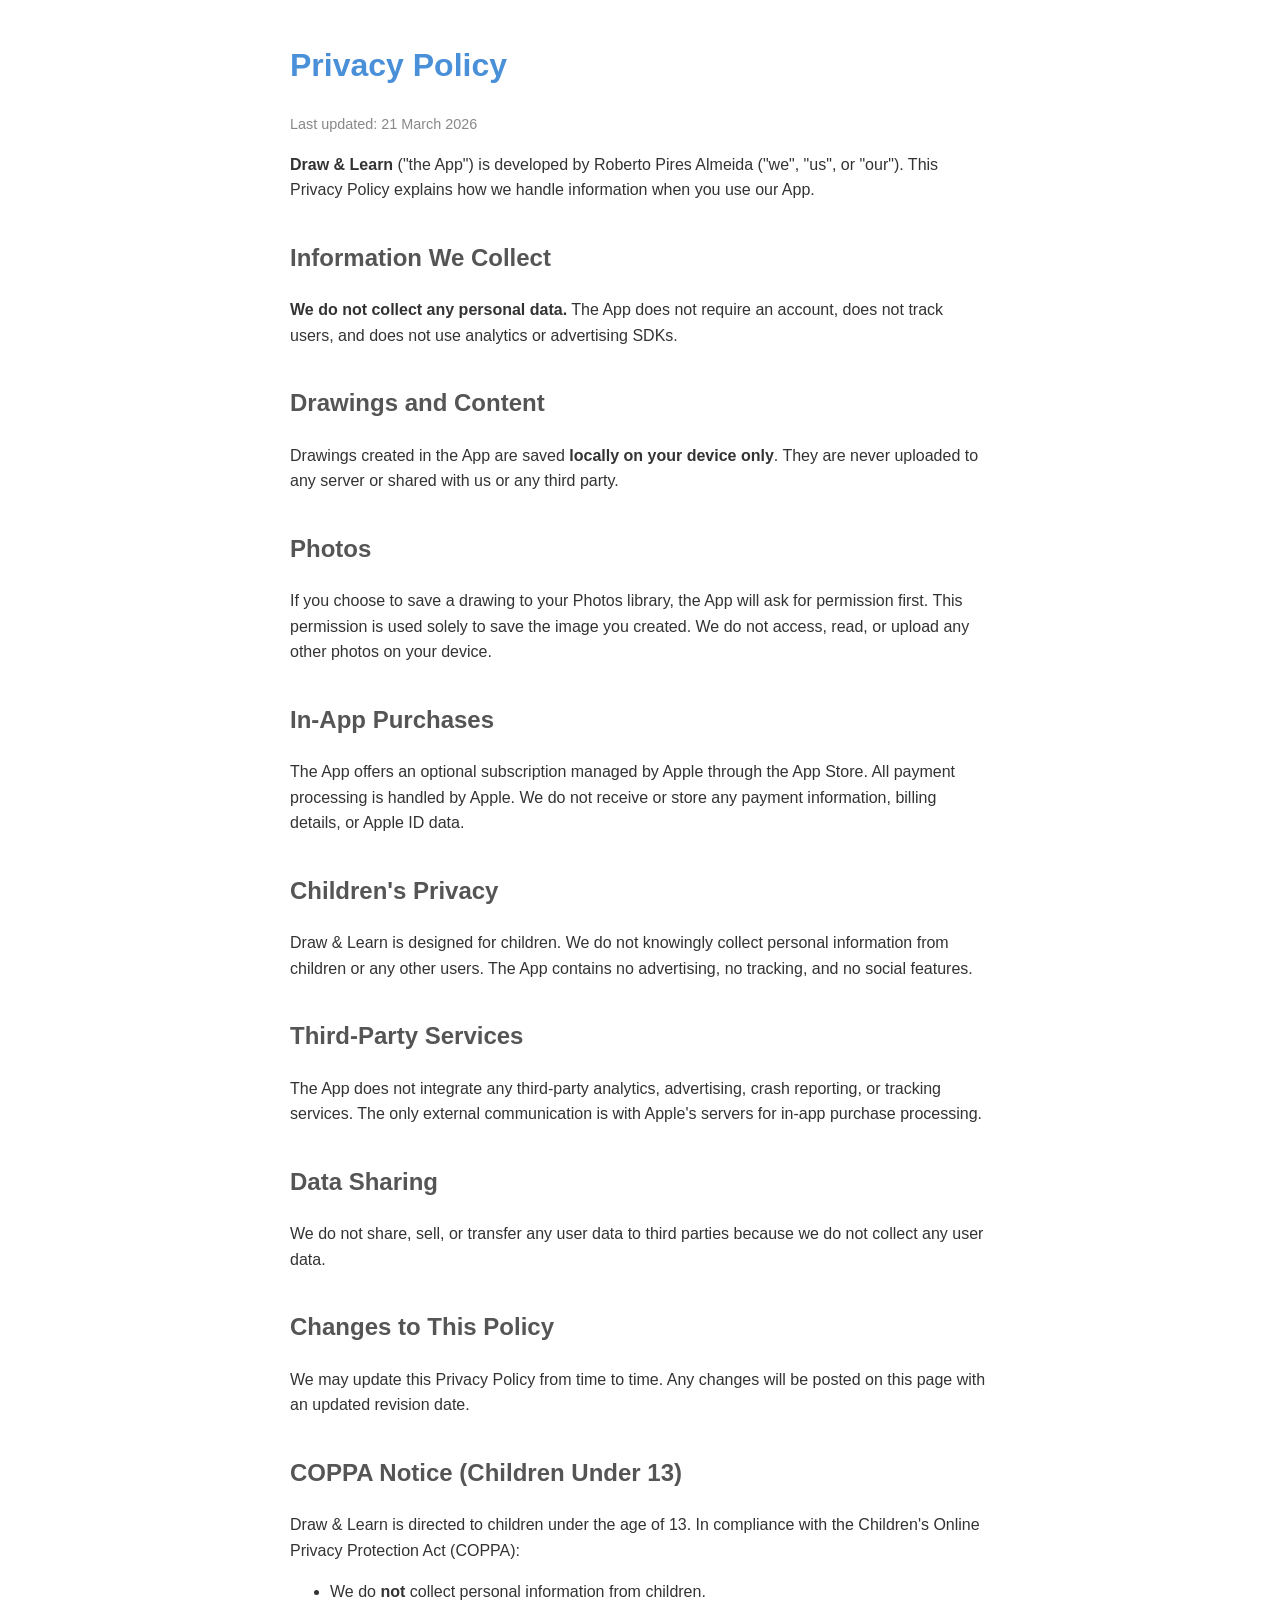
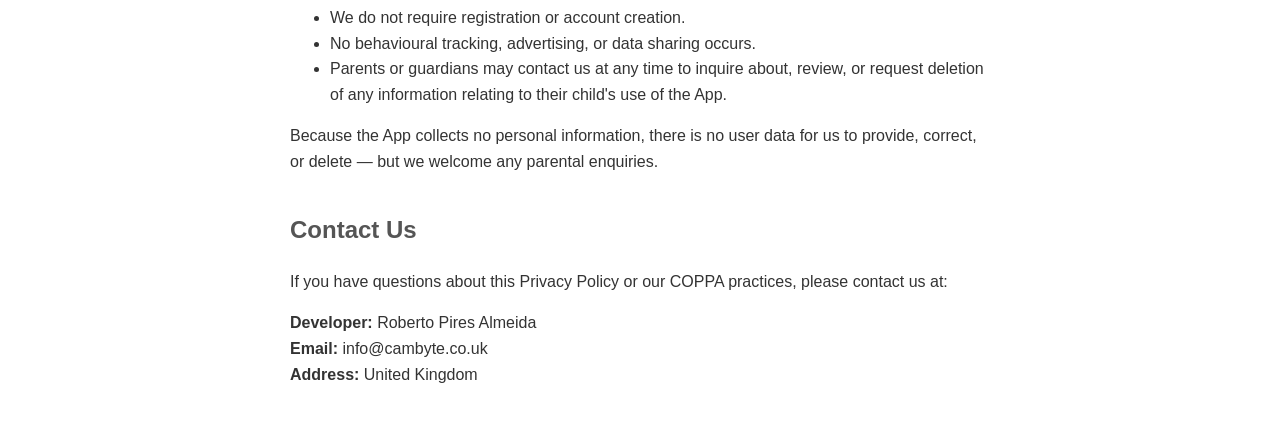
==== privacy.html @ 83930cc2 "Update developer name to Roberto Pires Almeida, remove company references" ====
<!DOCTYPE html>
<html lang="en">
<head>
    <meta charset="UTF-8">
    <meta name="viewport" content="width=device-width, initial-scale=1.0">
    <title>Privacy Policy — Draw &amp; Learn</title>
    <style>
        body { font-family: -apple-system, BlinkMacSystemFont, "Segoe UI", Roboto, sans-serif; max-width: 700px; margin: 40px auto; padding: 0 20px; color: #333; line-height: 1.6; }
        h1 { color: #4A90D9; }
        h2 { color: #555; margin-top: 1.5em; }
        .updated { color: #888; font-size: 0.9em; }
    </style>
</head>
<body>
    <h1>Privacy Policy</h1>
    <p class="updated">Last updated: 21 March 2026</p>

    <p><strong>Draw &amp; Learn</strong> ("the App") is developed by Roberto Pires Almeida ("we", "us", or "our"). This Privacy Policy explains how we handle information when you use our App.</p>

    <h2>Information We Collect</h2>
    <p><strong>We do not collect any personal data.</strong> The App does not require an account, does not track users, and does not use analytics or advertising SDKs.</p>

    <h2>Drawings and Content</h2>
    <p>Drawings created in the App are saved <strong>locally on your device only</strong>. They are never uploaded to any server or shared with us or any third party.</p>

    <h2>Photos</h2>
    <p>If you choose to save a drawing to your Photos library, the App will ask for permission first. This permission is used solely to save the image you created. We do not access, read, or upload any other photos on your device.</p>

    <h2>In-App Purchases</h2>
    <p>The App offers an optional subscription managed by Apple through the App Store. All payment processing is handled by Apple. We do not receive or store any payment information, billing details, or Apple ID data.</p>

    <h2>Children's Privacy</h2>
    <p>Draw &amp; Learn is designed for children. We do not knowingly collect personal information from children or any other users. The App contains no advertising, no tracking, and no social features.</p>

    <h2>Third-Party Services</h2>
    <p>The App does not integrate any third-party analytics, advertising, crash reporting, or tracking services. The only external communication is with Apple's servers for in-app purchase processing.</p>

    <h2>Data Sharing</h2>
    <p>We do not share, sell, or transfer any user data to third parties because we do not collect any user data.</p>

    <h2>Changes to This Policy</h2>
    <p>We may update this Privacy Policy from time to time. Any changes will be posted on this page with an updated revision date.</p>

    <h2>COPPA Notice (Children Under 13)</h2>
    <p>Draw &amp; Learn is directed to children under the age of 13. In compliance with the Children's Online Privacy Protection Act (COPPA):</p>
    <ul>
        <li>We do <strong>not</strong> collect personal information from children.</li>
        <li>We do not require registration or account creation.</li>
        <li>No behavioural tracking, advertising, or data sharing occurs.</li>
        <li>Parents or guardians may contact us at any time to inquire about, review, or request deletion of any information relating to their child's use of the App.</li>
    </ul>
    <p>Because the App collects no personal information, there is no user data for us to provide, correct, or delete — but we welcome any parental enquiries.</p>

    <h2>Contact Us</h2>
    <p>If you have questions about this Privacy Policy or our COPPA practices, please contact us at:</p>
    <p>
        <strong>Developer:</strong> Roberto Pires Almeida<br>
        <strong>Email:</strong> info@cambyte.co.uk<br>
        <strong>Address:</strong> United Kingdom
    </p>
</body>
</html>
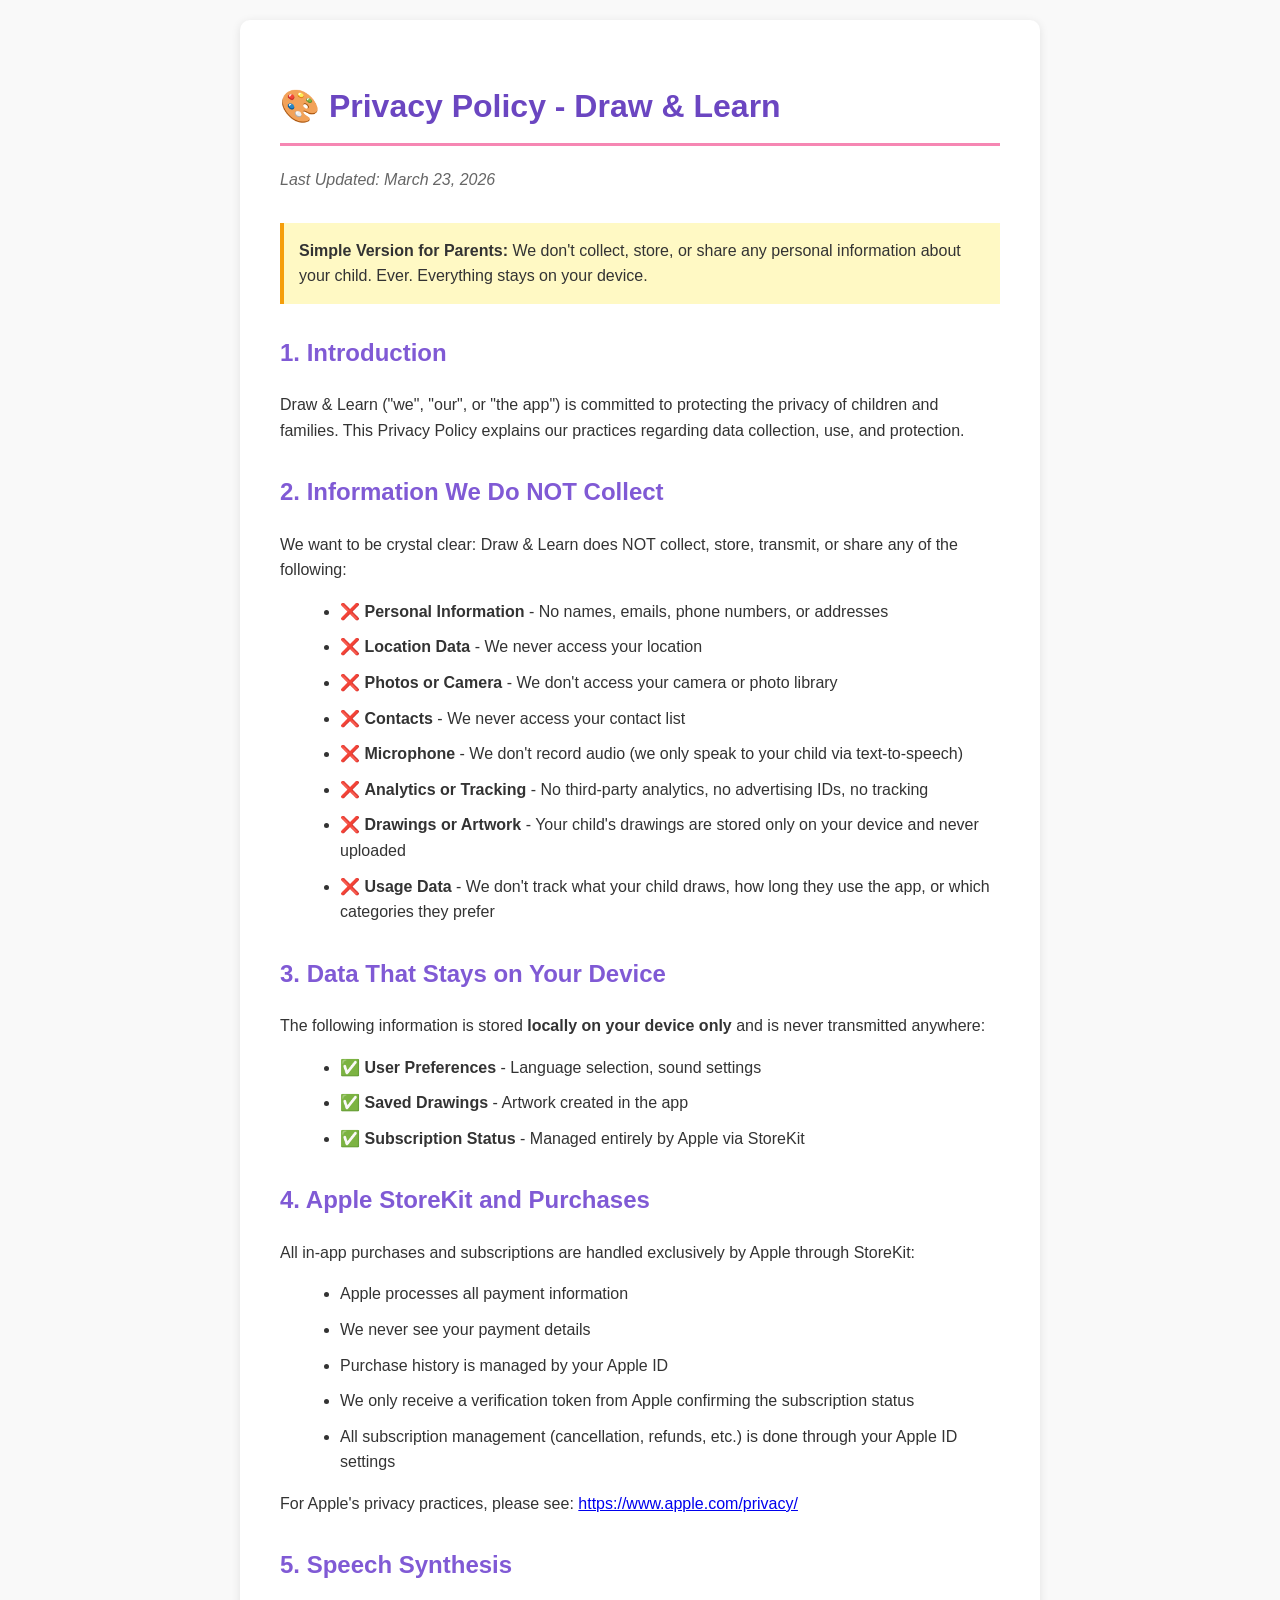
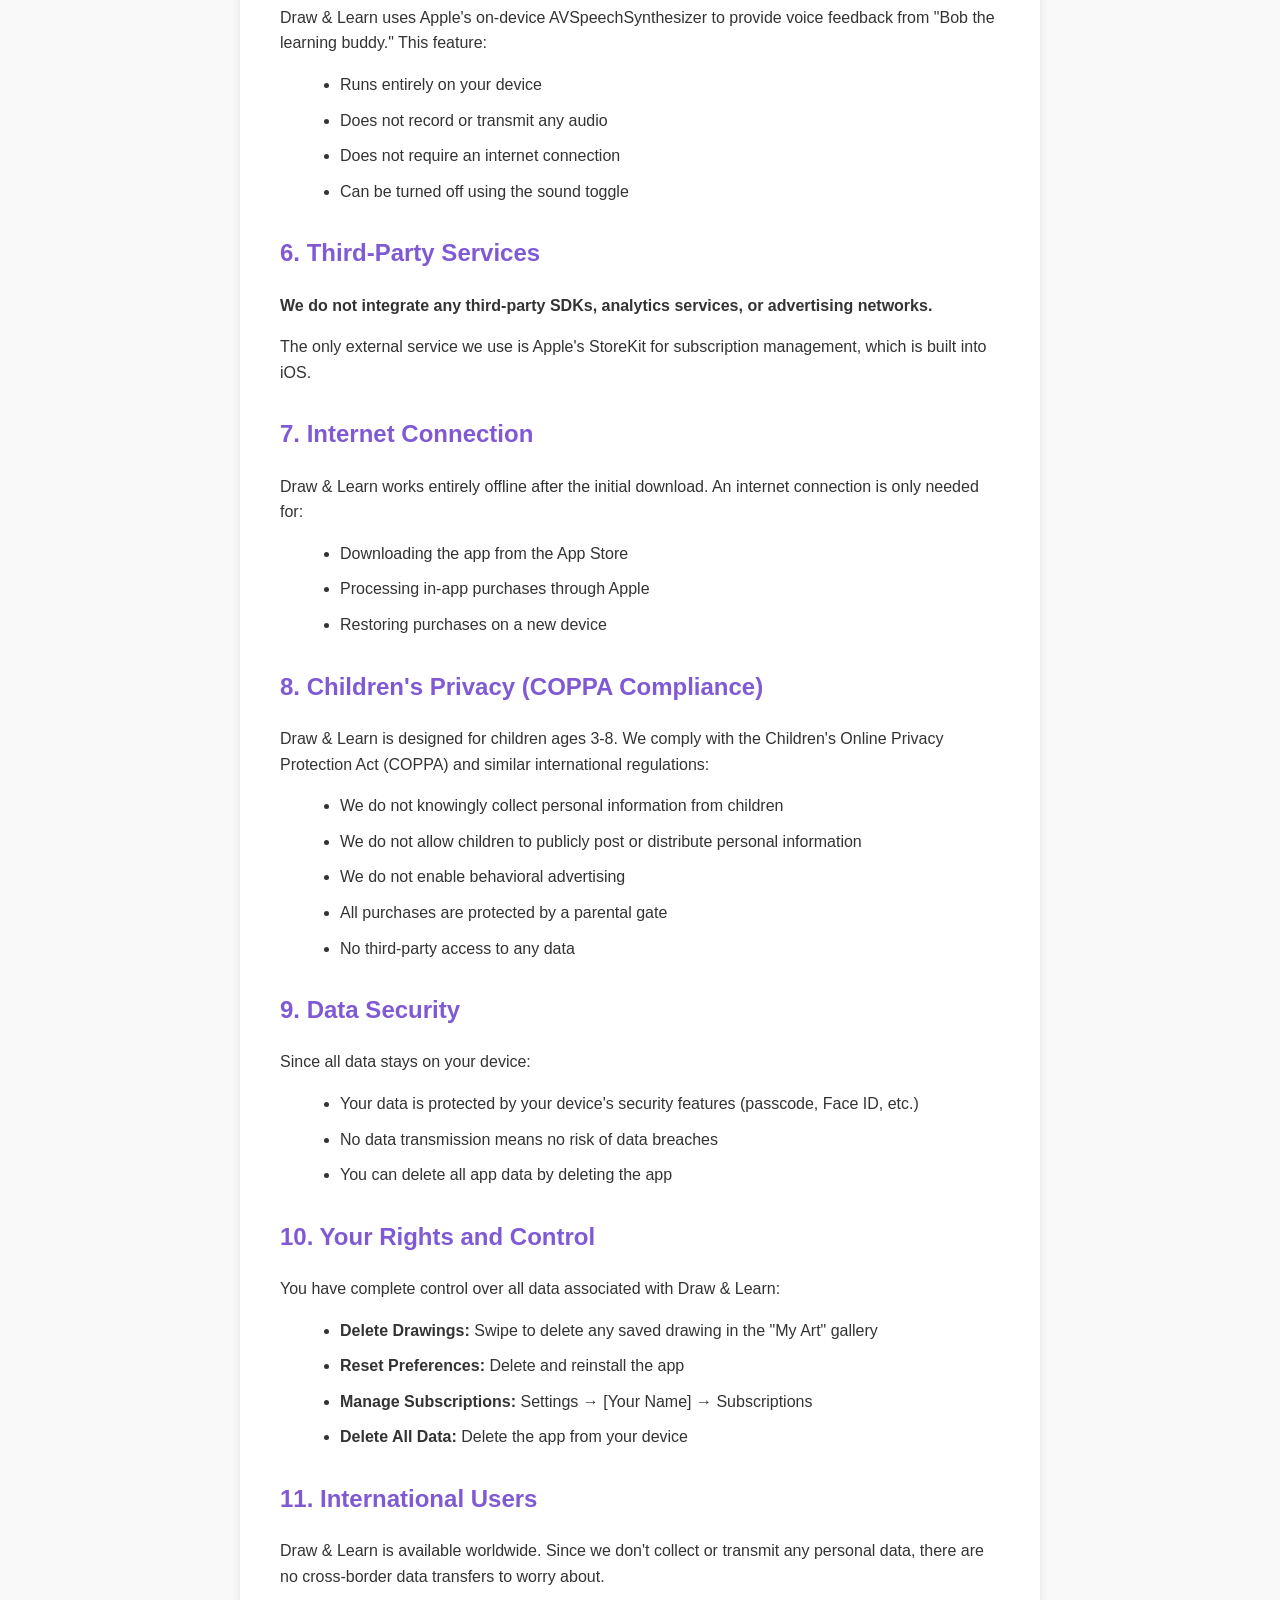
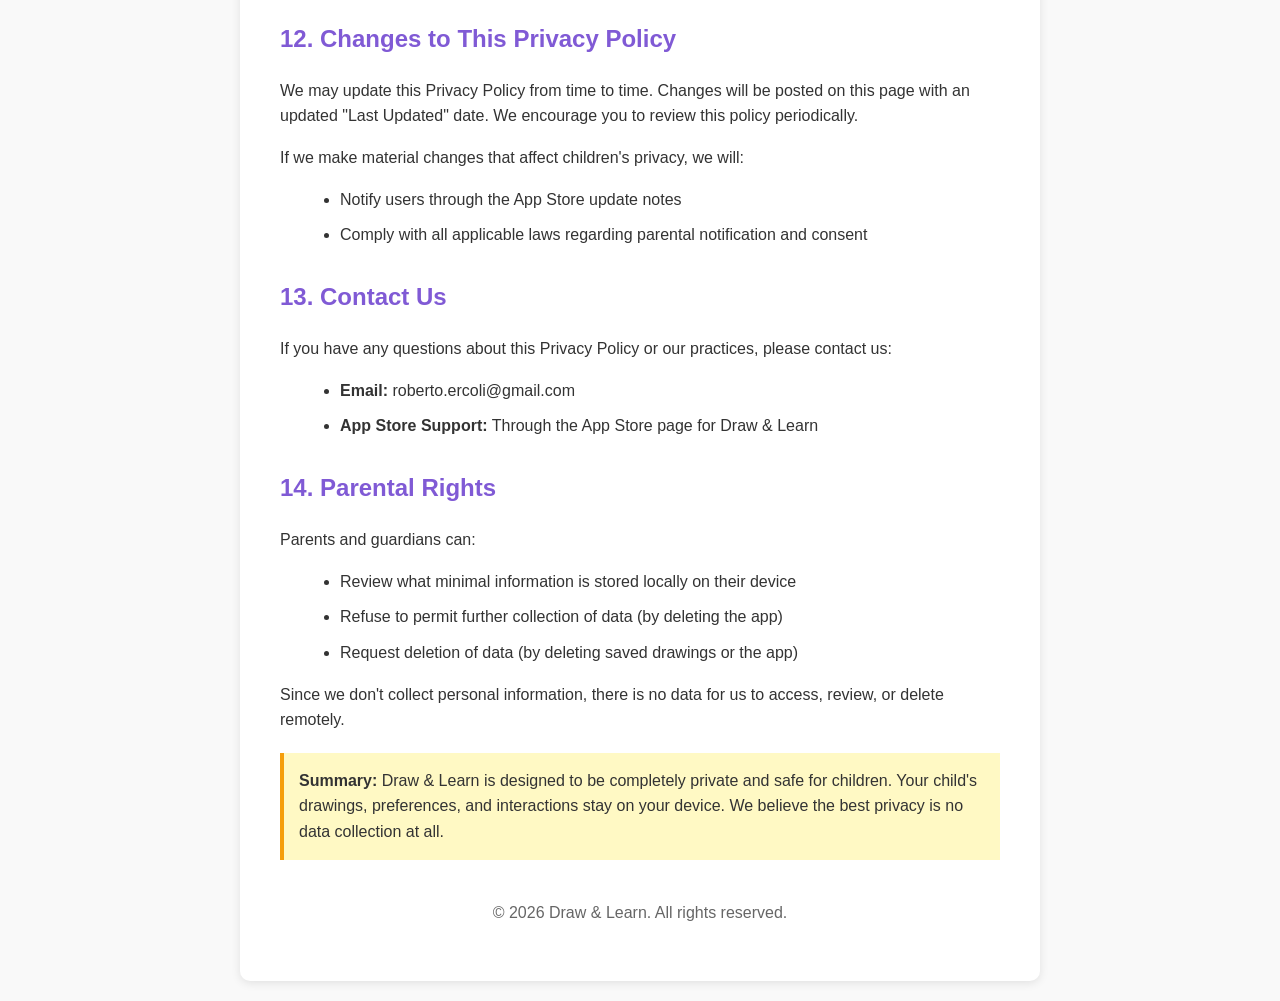
==== commit 5b07f0fd: "Update privacy.html with comprehensive styled version (14 sections, COPPA compliant)" ====
--- a/privacy.html
+++ b/privacy.html
@@ -3,60 +3,177 @@
 <head>
     <meta charset="UTF-8">
     <meta name="viewport" content="width=device-width, initial-scale=1.0">
-    <title>Privacy Policy — Draw &amp; Learn</title>
+    <title>Privacy Policy - Draw &amp; Learn</title>
     <style>
-        body { font-family: -apple-system, BlinkMacSystemFont, "Segoe UI", Roboto, sans-serif; max-width: 700px; margin: 40px auto; padding: 0 20px; color: #333; line-height: 1.6; }
-        h1 { color: #4A90D9; }
-        h2 { color: #555; margin-top: 1.5em; }
-        .updated { color: #888; font-size: 0.9em; }
+        body {
+            font-family: -apple-system, BlinkMacSystemFont, 'Segoe UI', Roboto, Oxygen, Ubuntu, Cantarell, sans-serif;
+            line-height: 1.6;
+            color: #333;
+            max-width: 800px;
+            margin: 0 auto;
+            padding: 20px;
+            background: #f9f9f9;
+        }
+        .container {
+            background: white;
+            padding: 40px;
+            border-radius: 10px;
+            box-shadow: 0 2px 10px rgba(0,0,0,0.1);
+        }
+        h1 {
+            color: #6B46C1;
+            border-bottom: 3px solid #F687B3;
+            padding-bottom: 10px;
+        }
+        h2 {
+            color: #805AD5;
+            margin-top: 30px;
+        }
+        .last-updated {
+            color: #666;
+            font-style: italic;
+            margin-bottom: 30px;
+        }
+        .highlight {
+            background-color: #FFF9C4;
+            padding: 15px;
+            border-left: 4px solid #F59E0B;
+            margin: 20px 0;
+        }
+        ul {
+            margin-left: 20px;
+        }
+        li {
+            margin-bottom: 10px;
+        }
     </style>
 </head>
 <body>
-    <h1>Privacy Policy</h1>
-    <p class="updated">Last updated: 21 March 2026</p>
+    <div class="container">
+        <h1>🎨 Privacy Policy - Draw &amp; Learn</h1>
+        <p class="last-updated">Last Updated: March 23, 2026</p>
 
-    <p><strong>Draw &amp; Learn</strong> ("the App") is developed by Roberto Pires Almeida ("we", "us", or "our"). This Privacy Policy explains how we handle information when you use our App.</p>
+        <div class="highlight">
+            <strong>Simple Version for Parents:</strong> We don't collect, store, or share any personal information about your child. Ever. Everything stays on your device.
+        </div>
 
-    <h2>Information We Collect</h2>
-    <p><strong>We do not collect any personal data.</strong> The App does not require an account, does not track users, and does not use analytics or advertising SDKs.</p>
+        <h2>1. Introduction</h2>
+        <p>Draw &amp; Learn ("we", "our", or "the app") is committed to protecting the privacy of children and families. This Privacy Policy explains our practices regarding data collection, use, and protection.</p>
 
-    <h2>Drawings and Content</h2>
-    <p>Drawings created in the App are saved <strong>locally on your device only</strong>. They are never uploaded to any server or shared with us or any third party.</p>
+        <h2>2. Information We Do NOT Collect</h2>
+        <p>We want to be crystal clear: Draw &amp; Learn does NOT collect, store, transmit, or share any of the following:</p>
+        <ul>
+            <li>❌ <strong>Personal Information</strong> - No names, emails, phone numbers, or addresses</li>
+            <li>❌ <strong>Location Data</strong> - We never access your location</li>
+            <li>❌ <strong>Photos or Camera</strong> - We don't access your camera or photo library</li>
+            <li>❌ <strong>Contacts</strong> - We never access your contact list</li>
+            <li>❌ <strong>Microphone</strong> - We don't record audio (we only speak to your child via text-to-speech)</li>
+            <li>❌ <strong>Analytics or Tracking</strong> - No third-party analytics, no advertising IDs, no tracking</li>
+            <li>❌ <strong>Drawings or Artwork</strong> - Your child's drawings are stored only on your device and never uploaded</li>
+            <li>❌ <strong>Usage Data</strong> - We don't track what your child draws, how long they use the app, or which categories they prefer</li>
+        </ul>
 
-    <h2>Photos</h2>
-    <p>If you choose to save a drawing to your Photos library, the App will ask for permission first. This permission is used solely to save the image you created. We do not access, read, or upload any other photos on your device.</p>
+        <h2>3. Data That Stays on Your Device</h2>
+        <p>The following information is stored <strong>locally on your device only</strong> and is never transmitted anywhere:</p>
+        <ul>
+            <li>✅ <strong>User Preferences</strong> - Language selection, sound settings</li>
+            <li>✅ <strong>Saved Drawings</strong> - Artwork created in the app</li>
+            <li>✅ <strong>Subscription Status</strong> - Managed entirely by Apple via StoreKit</li>
+        </ul>
 
-    <h2>In-App Purchases</h2>
-    <p>The App offers an optional subscription managed by Apple through the App Store. All payment processing is handled by Apple. We do not receive or store any payment information, billing details, or Apple ID data.</p>
+        <h2>4. Apple StoreKit and Purchases</h2>
+        <p>All in-app purchases and subscriptions are handled exclusively by Apple through StoreKit:</p>
+        <ul>
+            <li>Apple processes all payment information</li>
+            <li>We never see your payment details</li>
+            <li>Purchase history is managed by your Apple ID</li>
+            <li>We only receive a verification token from Apple confirming the subscription status</li>
+            <li>All subscription management (cancellation, refunds, etc.) is done through your Apple ID settings</li>
+        </ul>
+        <p>For Apple's privacy practices, please see: <a href="https://www.apple.com/privacy/">https://www.apple.com/privacy/</a></p>
 
-    <h2>Children's Privacy</h2>
-    <p>Draw &amp; Learn is designed for children. We do not knowingly collect personal information from children or any other users. The App contains no advertising, no tracking, and no social features.</p>
+        <h2>5. Speech Synthesis</h2>
+        <p>Draw &amp; Learn uses Apple's on-device AVSpeechSynthesizer to provide voice feedback from "Bob the learning buddy." This feature:</p>
+        <ul>
+            <li>Runs entirely on your device</li>
+            <li>Does not record or transmit any audio</li>
+            <li>Does not require an internet connection</li>
+            <li>Can be turned off using the sound toggle</li>
+        </ul>
 
-    <h2>Third-Party Services</h2>
-    <p>The App does not integrate any third-party analytics, advertising, crash reporting, or tracking services. The only external communication is with Apple's servers for in-app purchase processing.</p>
+        <h2>6. Third-Party Services</h2>
+        <p><strong>We do not integrate any third-party SDKs, analytics services, or advertising networks.</strong></p>
+        <p>The only external service we use is Apple's StoreKit for subscription management, which is built into iOS.</p>
 
-    <h2>Data Sharing</h2>
-    <p>We do not share, sell, or transfer any user data to third parties because we do not collect any user data.</p>
+        <h2>7. Internet Connection</h2>
+        <p>Draw &amp; Learn works entirely offline after the initial download. An internet connection is only needed for:</p>
+        <ul>
+            <li>Downloading the app from the App Store</li>
+            <li>Processing in-app purchases through Apple</li>
+            <li>Restoring purchases on a new device</li>
+        </ul>
 
-    <h2>Changes to This Policy</h2>
-    <p>We may update this Privacy Policy from time to time. Any changes will be posted on this page with an updated revision date.</p>
+        <h2>8. Children's Privacy (COPPA Compliance)</h2>
+        <p>Draw &amp; Learn is designed for children ages 3-8. We comply with the Children's Online Privacy Protection Act (COPPA) and similar international regulations:</p>
+        <ul>
+            <li>We do not knowingly collect personal information from children</li>
+            <li>We do not allow children to publicly post or distribute personal information</li>
+            <li>We do not enable behavioral advertising</li>
+            <li>All purchases are protected by a parental gate</li>
+            <li>No third-party access to any data</li>
+        </ul>
 
-    <h2>COPPA Notice (Children Under 13)</h2>
-    <p>Draw &amp; Learn is directed to children under the age of 13. In compliance with the Children's Online Privacy Protection Act (COPPA):</p>
-    <ul>
-        <li>We do <strong>not</strong> collect personal information from children.</li>
-        <li>We do not require registration or account creation.</li>
-        <li>No behavioural tracking, advertising, or data sharing occurs.</li>
-        <li>Parents or guardians may contact us at any time to inquire about, review, or request deletion of any information relating to their child's use of the App.</li>
-    </ul>
-    <p>Because the App collects no personal information, there is no user data for us to provide, correct, or delete — but we welcome any parental enquiries.</p>
+        <h2>9. Data Security</h2>
+        <p>Since all data stays on your device:</p>
+        <ul>
+            <li>Your data is protected by your device's security features (passcode, Face ID, etc.)</li>
+            <li>No data transmission means no risk of data breaches</li>
+            <li>You can delete all app data by deleting the app</li>
+        </ul>
 
-    <h2>Contact Us</h2>
-    <p>If you have questions about this Privacy Policy or our COPPA practices, please contact us at:</p>
-    <p>
-        <strong>Developer:</strong> Roberto Pires Almeida<br>
-        <strong>Email:</strong> info@cambyte.co.uk<br>
-        <strong>Address:</strong> United Kingdom
-    </p>
+        <h2>10. Your Rights and Control</h2>
+        <p>You have complete control over all data associated with Draw &amp; Learn:</p>
+        <ul>
+            <li><strong>Delete Drawings:</strong> Swipe to delete any saved drawing in the "My Art" gallery</li>
+            <li><strong>Reset Preferences:</strong> Delete and reinstall the app</li>
+            <li><strong>Manage Subscriptions:</strong> Settings → [Your Name] → Subscriptions</li>
+            <li><strong>Delete All Data:</strong> Delete the app from your device</li>
+        </ul>
+
+        <h2>11. International Users</h2>
+        <p>Draw &amp; Learn is available worldwide. Since we don't collect or transmit any personal data, there are no cross-border data transfers to worry about.</p>
+
+        <h2>12. Changes to This Privacy Policy</h2>
+        <p>We may update this Privacy Policy from time to time. Changes will be posted on this page with an updated "Last Updated" date. We encourage you to review this policy periodically.</p>
+        <p>If we make material changes that affect children's privacy, we will:</p>
+        <ul>
+            <li>Notify users through the App Store update notes</li>
+            <li>Comply with all applicable laws regarding parental notification and consent</li>
+        </ul>
+
+        <h2>13. Contact Us</h2>
+        <p>If you have any questions about this Privacy Policy or our practices, please contact us:</p>
+        <ul>
+            <li><strong>Email:</strong> roberto.ercoli@gmail.com</li>
+            <li><strong>App Store Support:</strong> Through the App Store page for Draw &amp; Learn</li>
+        </ul>
+
+        <h2>14. Parental Rights</h2>
+        <p>Parents and guardians can:</p>
+        <ul>
+            <li>Review what minimal information is stored locally on their device</li>
+            <li>Refuse to permit further collection of data (by deleting the app)</li>
+            <li>Request deletion of data (by deleting saved drawings or the app)</li>
+        </ul>
+        <p>Since we don't collect personal information, there is no data for us to access, review, or delete remotely.</p>
+
+        <div class="highlight">
+            <strong>Summary:</strong> Draw &amp; Learn is designed to be completely private and safe for children. Your child's drawings, preferences, and interactions stay on your device. We believe the best privacy is no data collection at all.
+        </div>
+
+        <p style="margin-top: 40px; text-align: center; color: #666;">
+            © 2026 Draw &amp; Learn. All rights reserved.
+        </p>
+    </div>
 </body>
 </html>
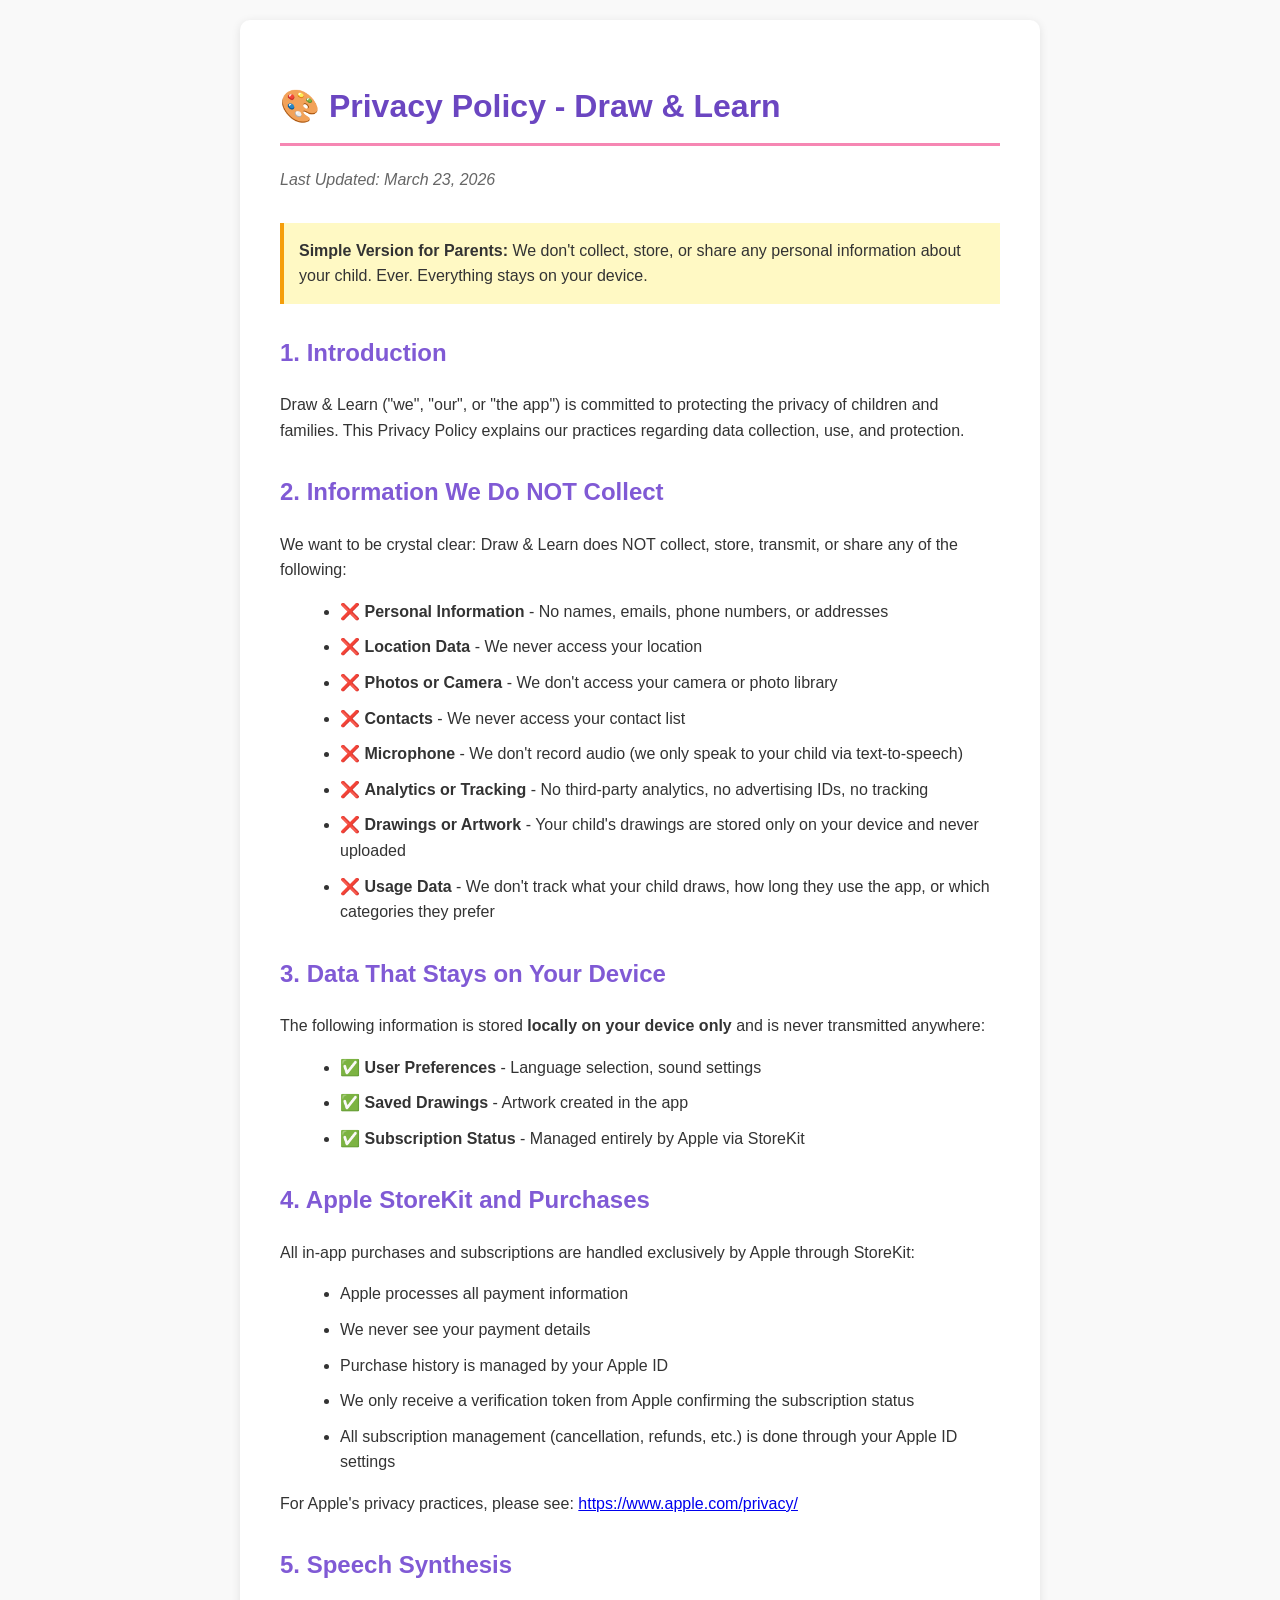
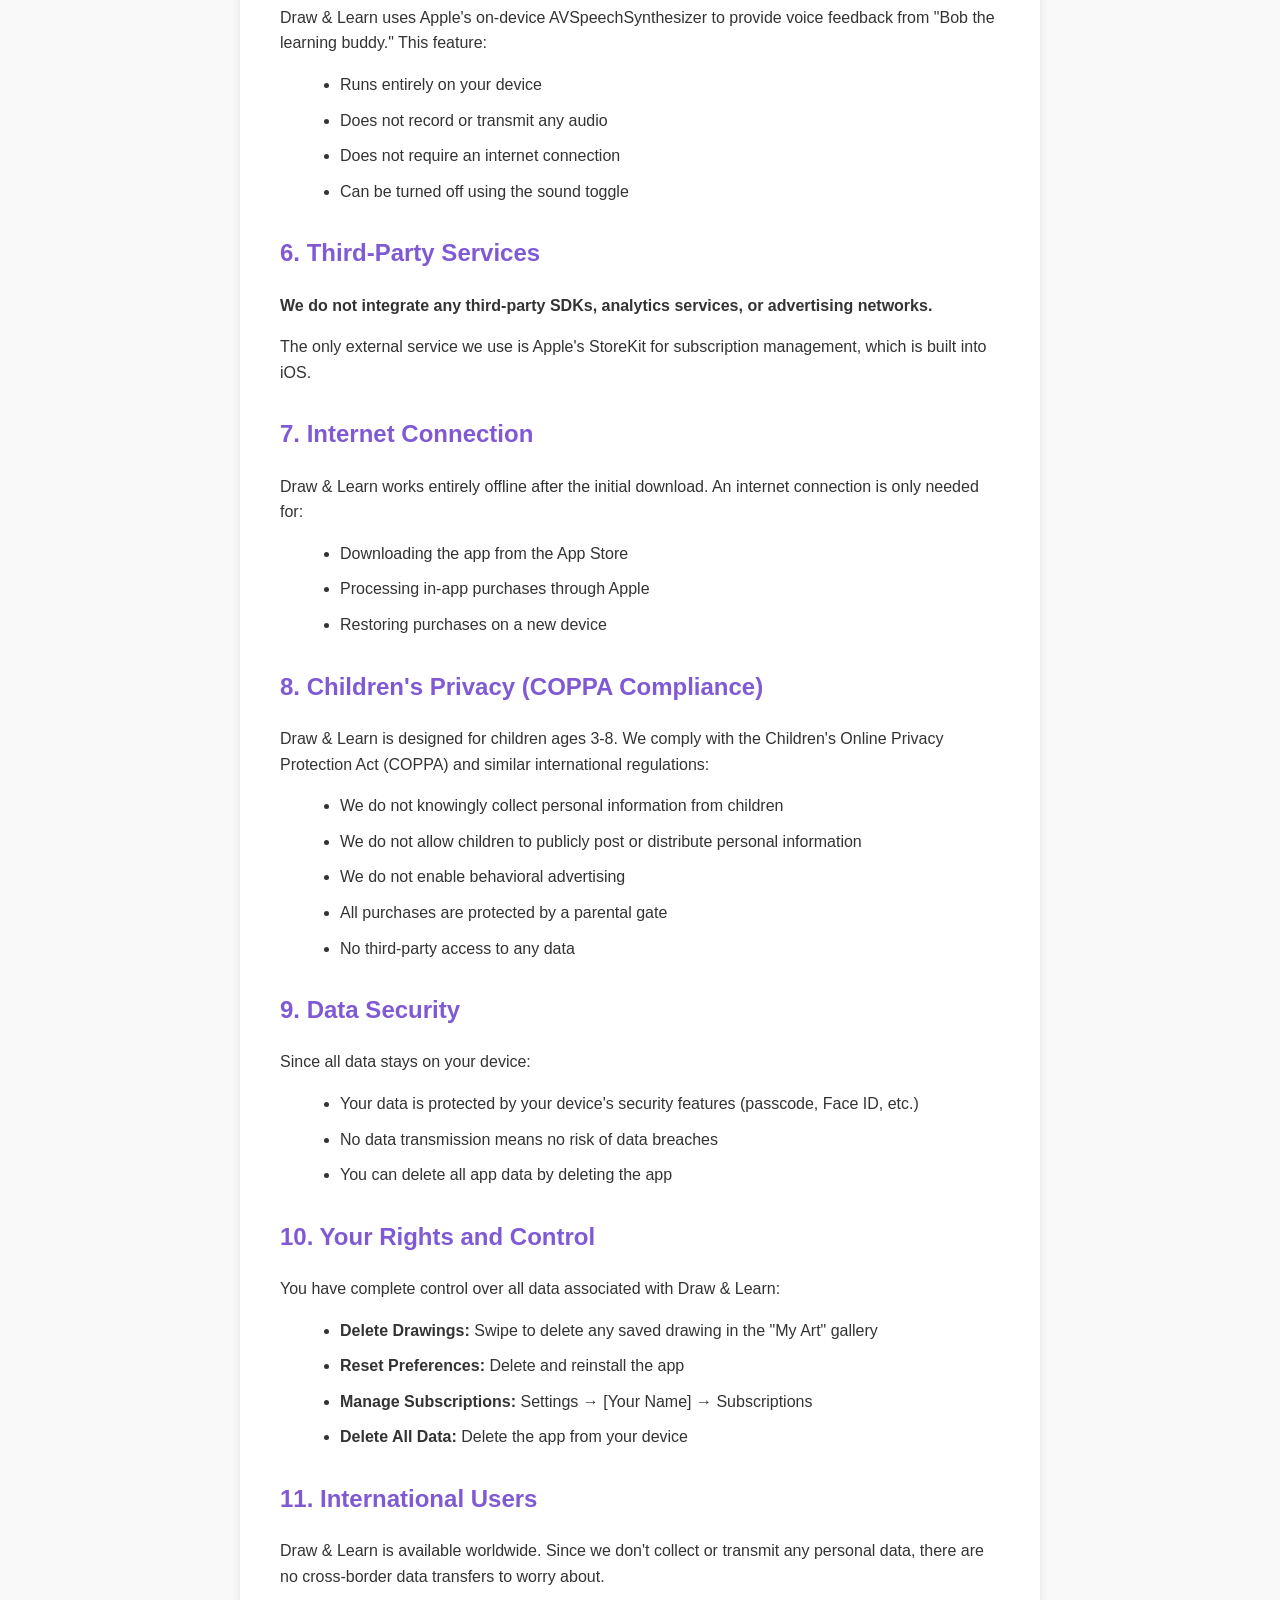
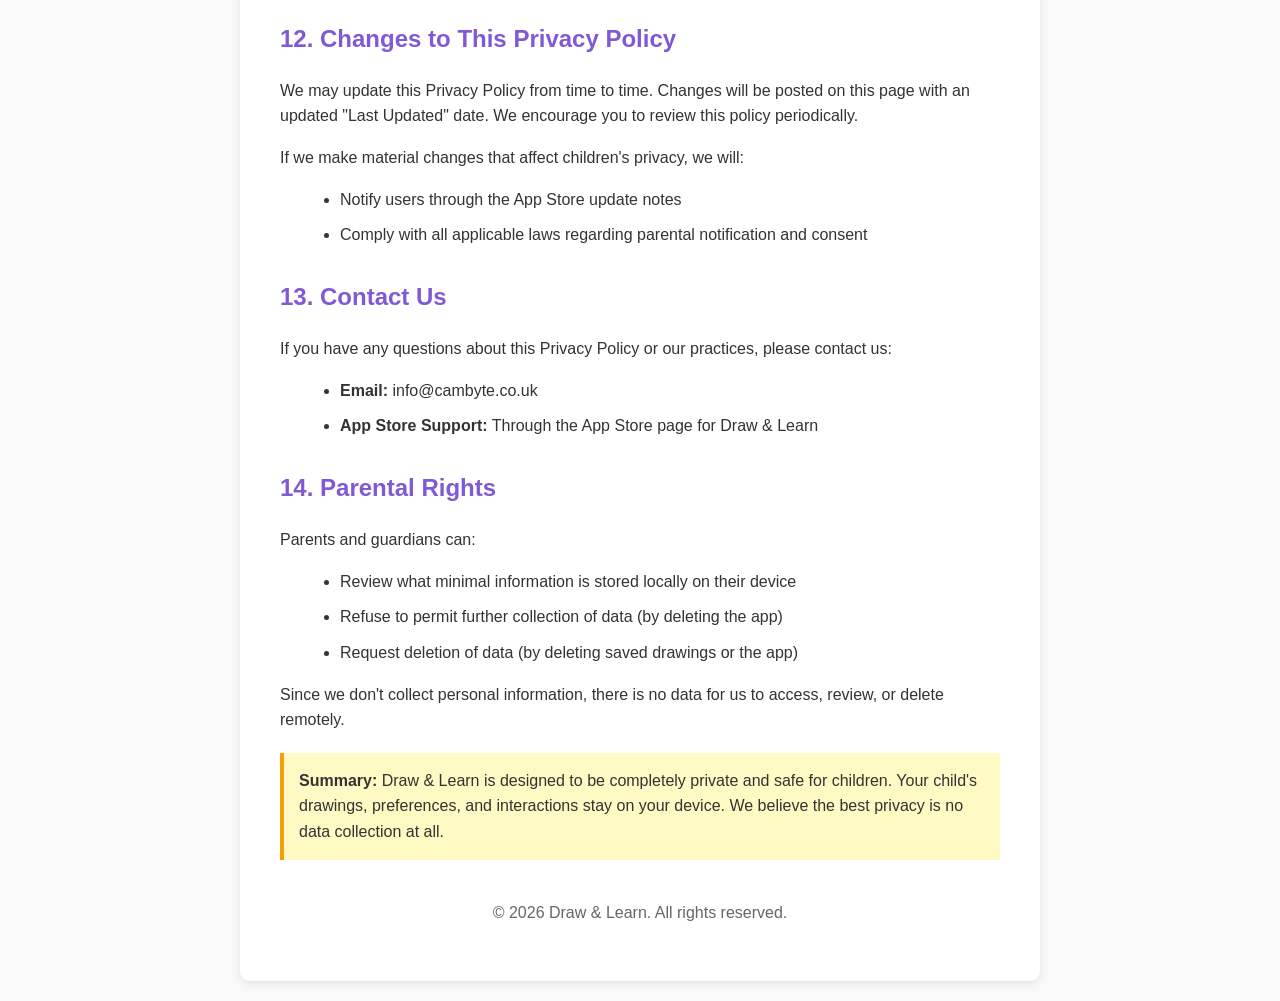
==== commit fb209c13: "Update contact email to info@cambyte.co.uk" ====
--- a/privacy.html
+++ b/privacy.html
@@ -154,7 +154,7 @@
         <h2>13. Contact Us</h2>
         <p>If you have any questions about this Privacy Policy or our practices, please contact us:</p>
         <ul>
-            <li><strong>Email:</strong> roberto.ercoli@gmail.com</li>
+            <li><strong>Email:</strong> info@cambyte.co.uk</li>
             <li><strong>App Store Support:</strong> Through the App Store page for Draw &amp; Learn</li>
         </ul>
 
@@ -176,4 +176,4 @@
         </p>
     </div>
 </body>
-</html>+</html>
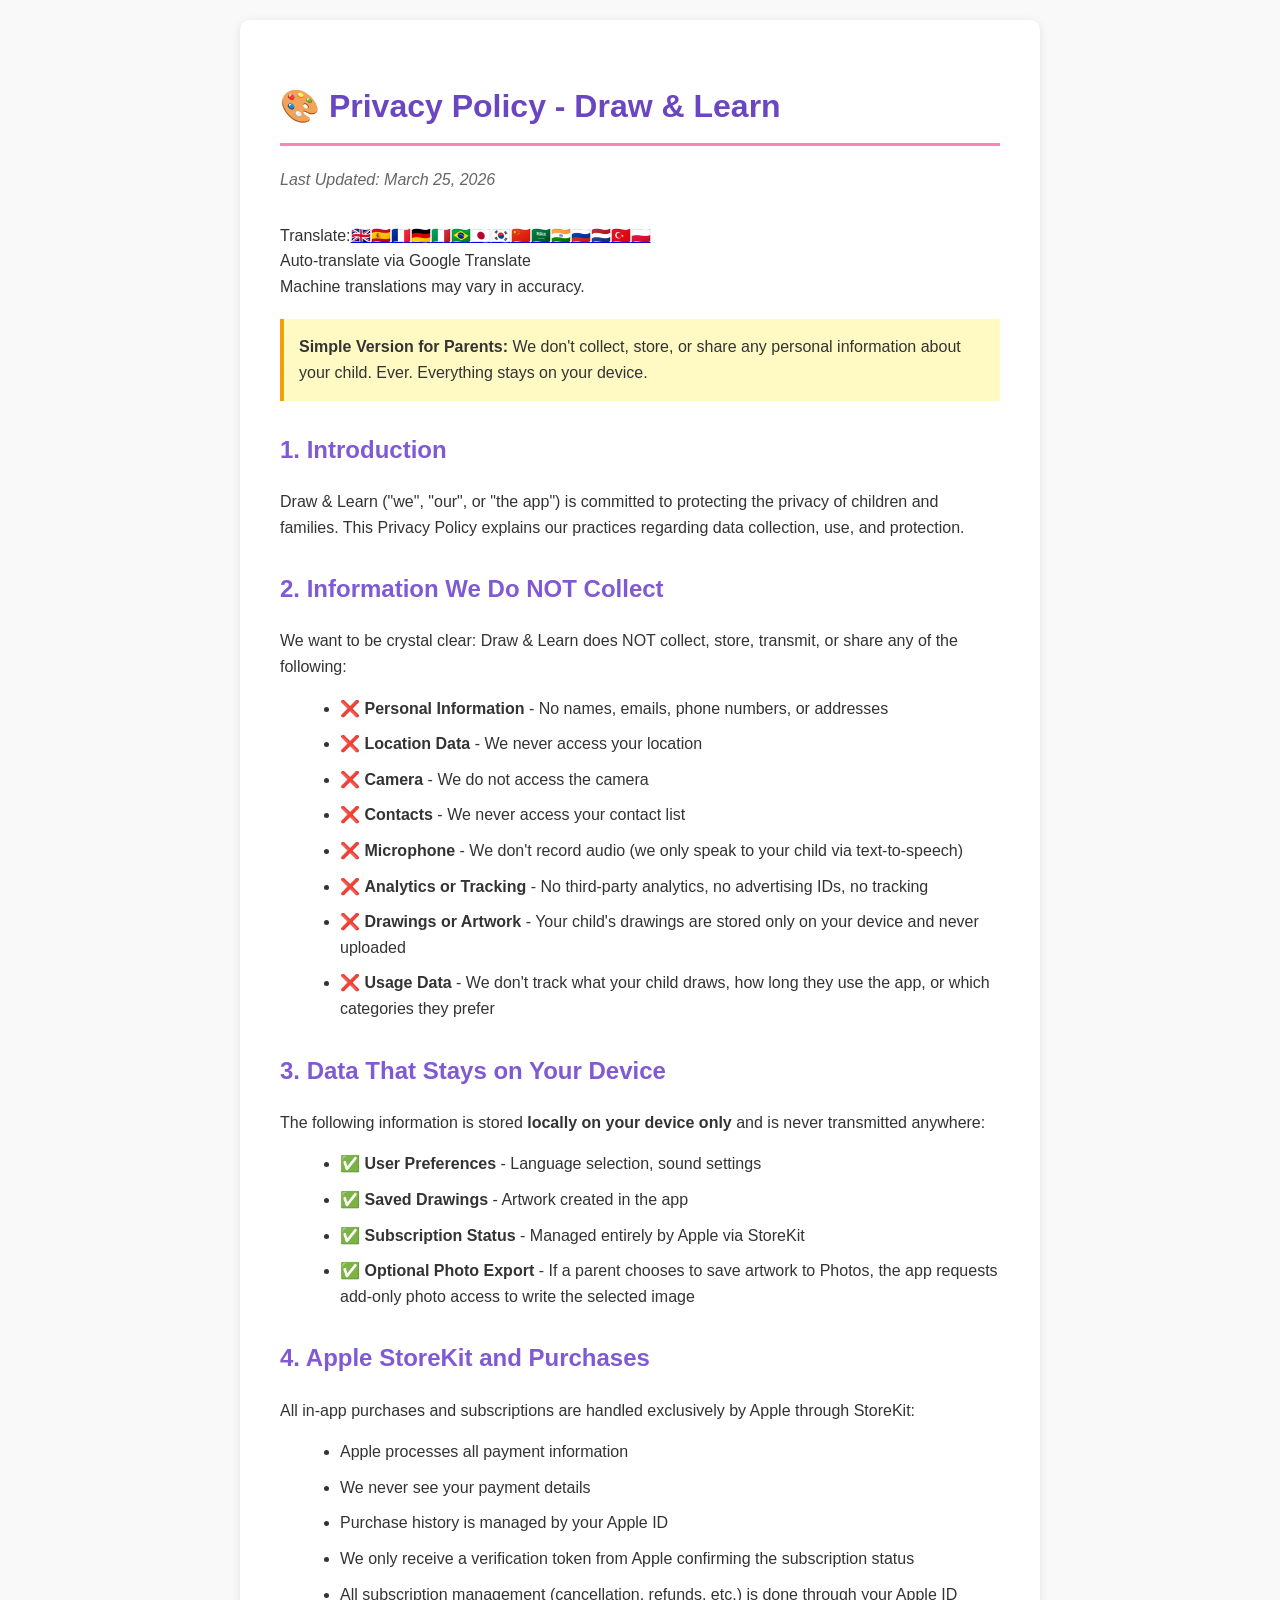
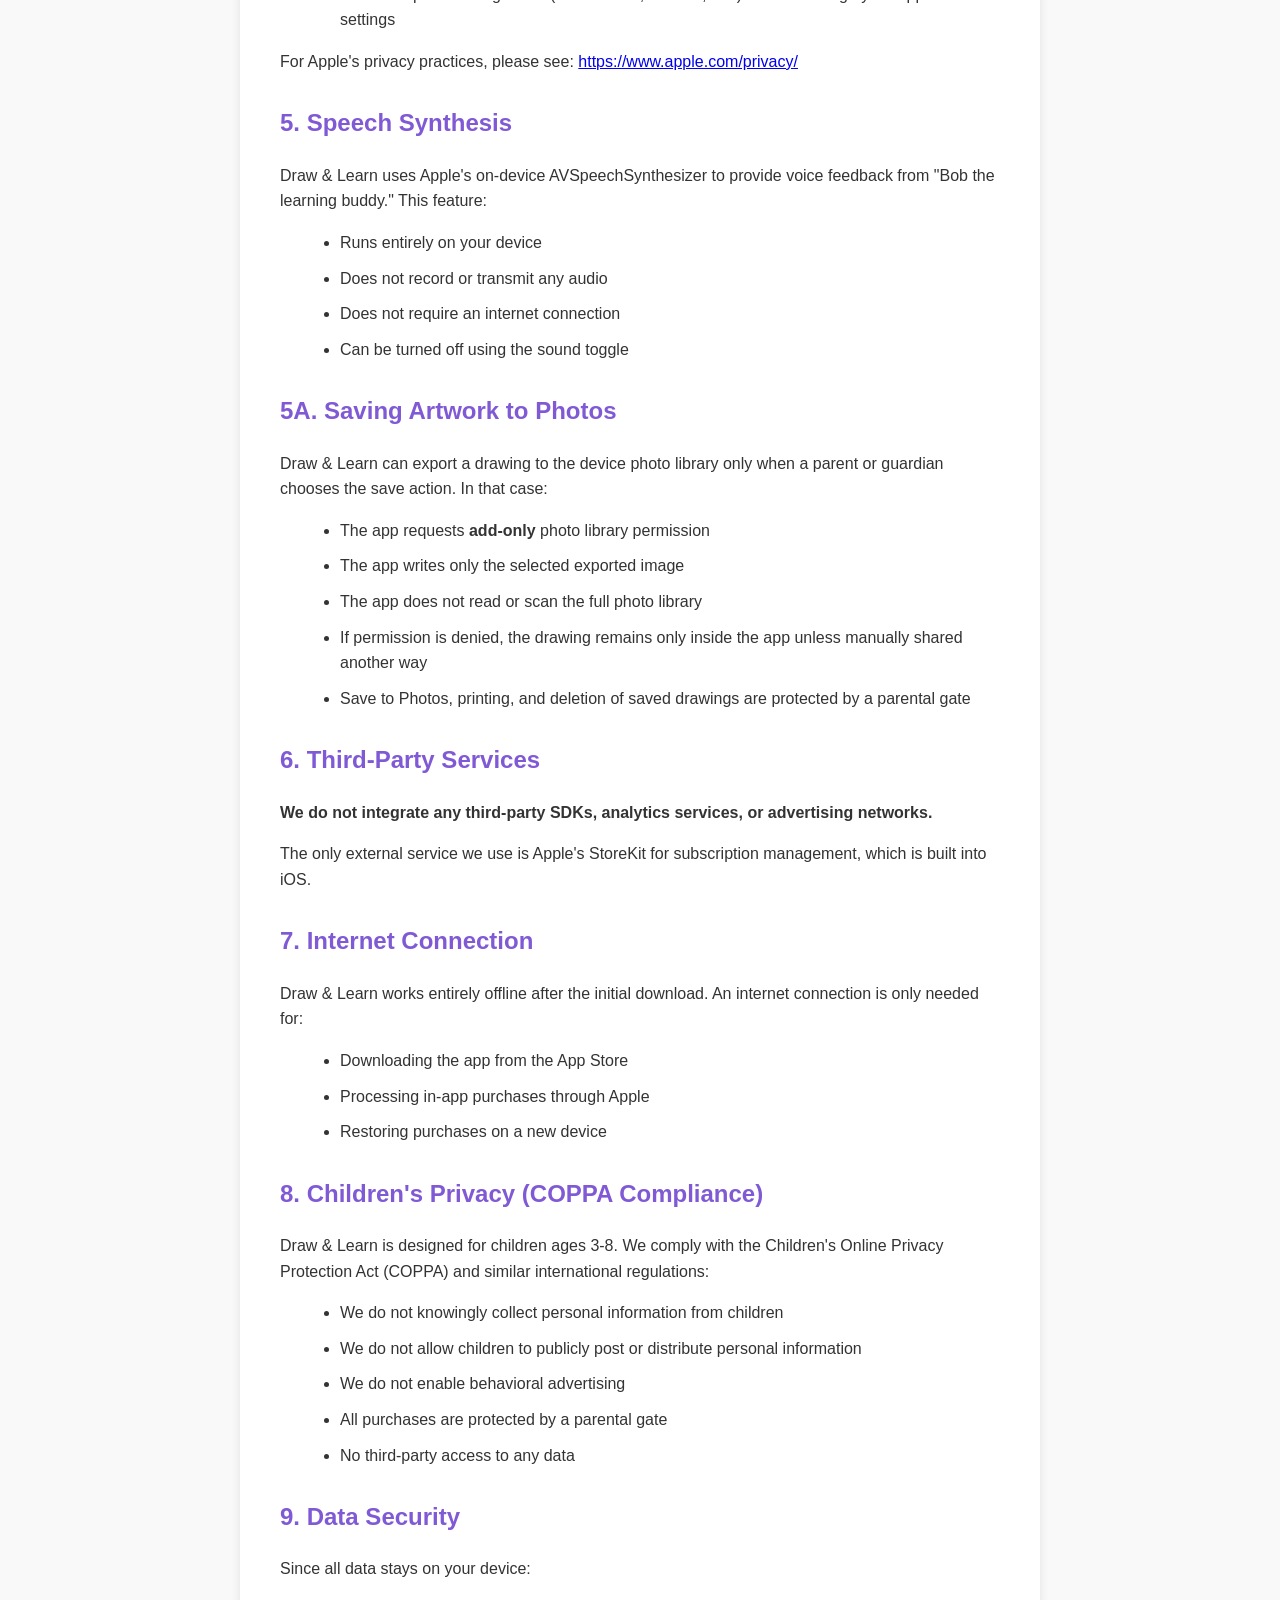
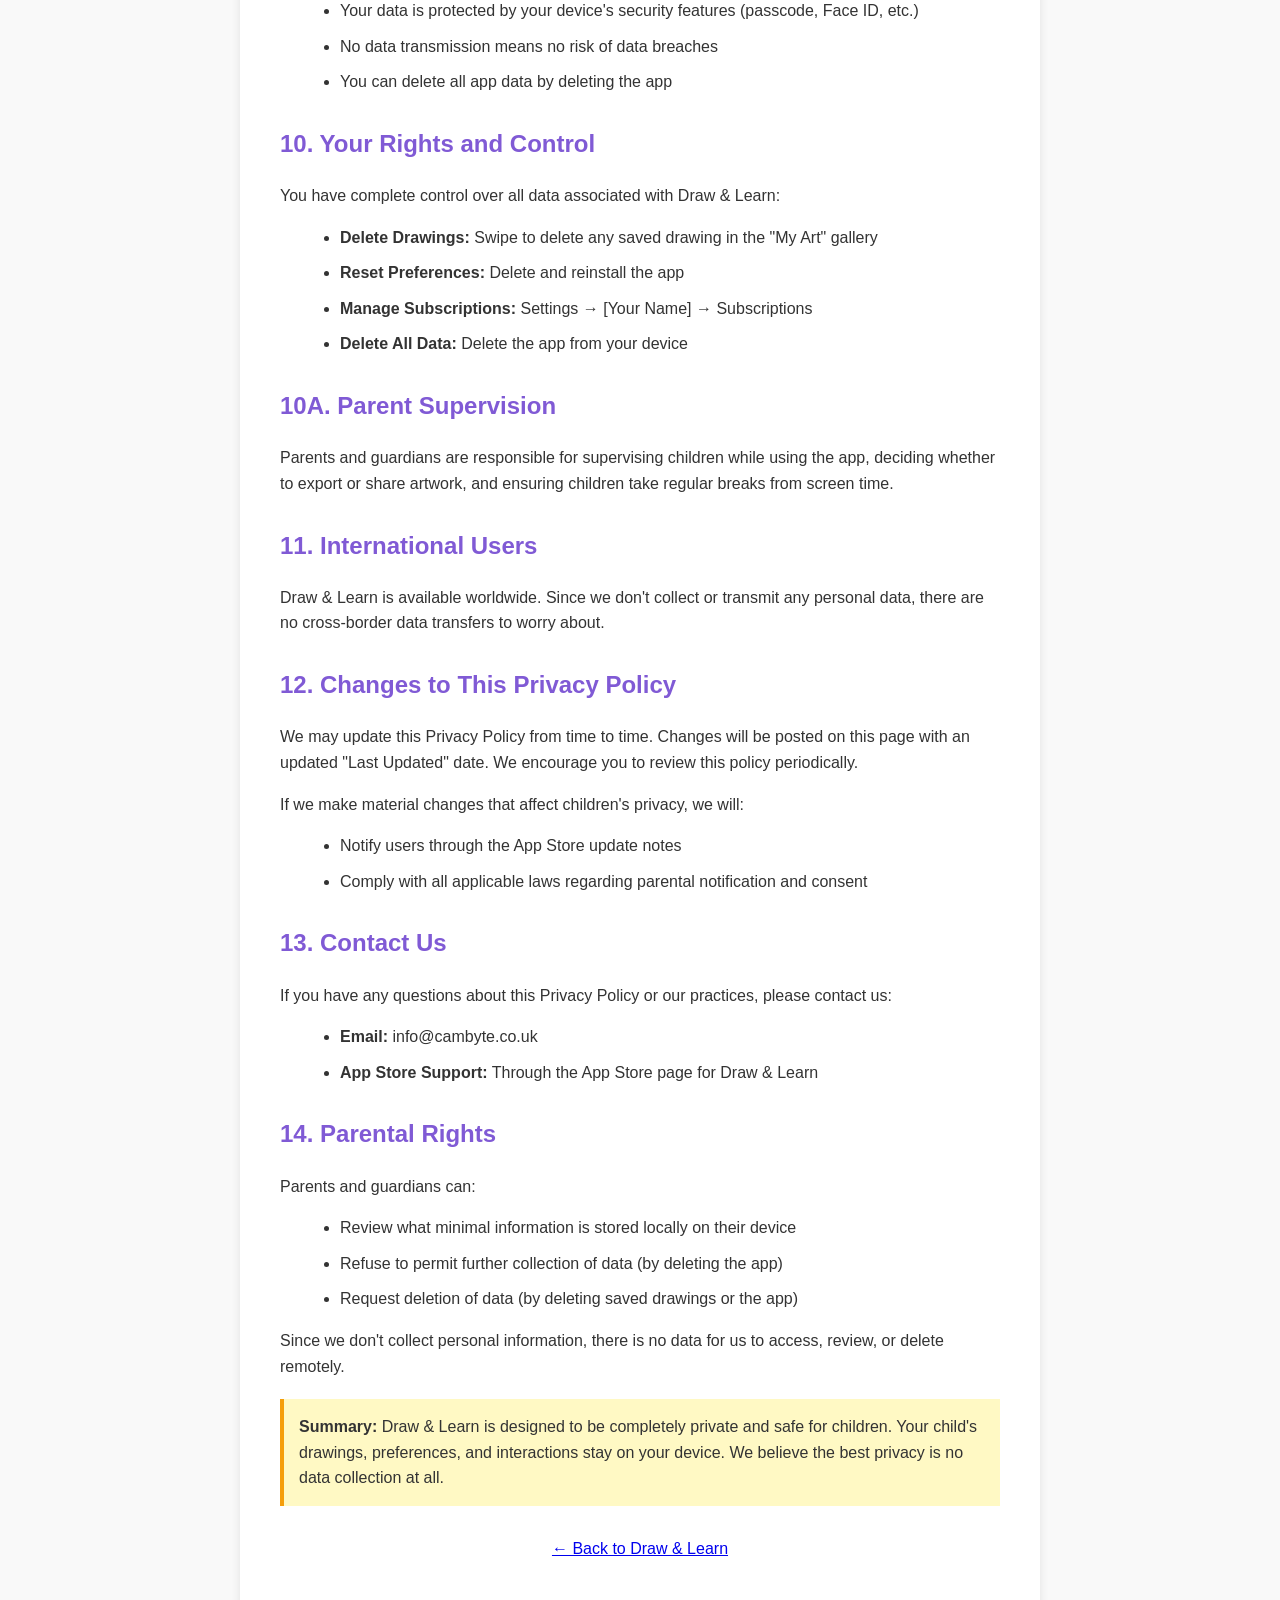
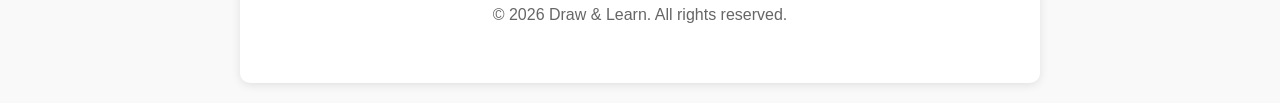
==== commit 7ebae109: "Update privacy policy (March 25, 2026): add photo export, parent supervision sections; sync all page" ====
--- a/privacy.html
+++ b/privacy.html
@@ -40,18 +40,26 @@
             border-left: 4px solid #F59E0B;
             margin: 20px 0;
         }
+        @import url("./lang-switch.css");
         ul {
             margin-left: 20px;
         }
         li {
             margin-bottom: 10px;
+        }
+        .back {
+            text-align: center;
+            margin-top: 30px;
         }
     </style>
 </head>
 <body>
     <div class="container">
         <h1>🎨 Privacy Policy - Draw &amp; Learn</h1>
-        <p class="last-updated">Last Updated: March 23, 2026</p>
+        <p class="last-updated">Last Updated: March 25, 2026</p>
+        <div class="lang-switch" aria-label="Translate"></div>
+        <div class="lang-note">Auto-translate via Google Translate</div>
+        <div class="lang-disclaimer">Machine translations may vary in accuracy.</div>
 
         <div class="highlight">
             <strong>Simple Version for Parents:</strong> We don't collect, store, or share any personal information about your child. Ever. Everything stays on your device.
@@ -65,7 +73,7 @@
         <ul>
             <li>❌ <strong>Personal Information</strong> - No names, emails, phone numbers, or addresses</li>
             <li>❌ <strong>Location Data</strong> - We never access your location</li>
-            <li>❌ <strong>Photos or Camera</strong> - We don't access your camera or photo library</li>
+            <li>❌ <strong>Camera</strong> - We do not access the camera</li>
             <li>❌ <strong>Contacts</strong> - We never access your contact list</li>
             <li>❌ <strong>Microphone</strong> - We don't record audio (we only speak to your child via text-to-speech)</li>
             <li>❌ <strong>Analytics or Tracking</strong> - No third-party analytics, no advertising IDs, no tracking</li>
@@ -79,6 +87,7 @@
             <li>✅ <strong>User Preferences</strong> - Language selection, sound settings</li>
             <li>✅ <strong>Saved Drawings</strong> - Artwork created in the app</li>
             <li>✅ <strong>Subscription Status</strong> - Managed entirely by Apple via StoreKit</li>
+            <li>✅ <strong>Optional Photo Export</strong> - If a parent chooses to save artwork to Photos, the app requests add-only photo access to write the selected image</li>
         </ul>
 
         <h2>4. Apple StoreKit and Purchases</h2>
@@ -101,6 +110,16 @@
             <li>Can be turned off using the sound toggle</li>
         </ul>
 
+        <h2>5A. Saving Artwork to Photos</h2>
+        <p>Draw &amp; Learn can export a drawing to the device photo library only when a parent or guardian chooses the save action. In that case:</p>
+        <ul>
+            <li>The app requests <strong>add-only</strong> photo library permission</li>
+            <li>The app writes only the selected exported image</li>
+            <li>The app does not read or scan the full photo library</li>
+            <li>If permission is denied, the drawing remains only inside the app unless manually shared another way</li>
+            <li>Save to Photos, printing, and deletion of saved drawings are protected by a parental gate</li>
+        </ul>
+
         <h2>6. Third-Party Services</h2>
         <p><strong>We do not integrate any third-party SDKs, analytics services, or advertising networks.</strong></p>
         <p>The only external service we use is Apple's StoreKit for subscription management, which is built into iOS.</p>
@@ -140,6 +159,9 @@
             <li><strong>Delete All Data:</strong> Delete the app from your device</li>
         </ul>
 
+        <h2>10A. Parent Supervision</h2>
+        <p>Parents and guardians are responsible for supervising children while using the app, deciding whether to export or share artwork, and ensuring children take regular breaks from screen time.</p>
+
         <h2>11. International Users</h2>
         <p>Draw &amp; Learn is available worldwide. Since we don't collect or transmit any personal data, there are no cross-border data transfers to worry about.</p>
 
@@ -170,10 +192,13 @@
         <div class="highlight">
             <strong>Summary:</strong> Draw &amp; Learn is designed to be completely private and safe for children. Your child's drawings, preferences, and interactions stay on your device. We believe the best privacy is no data collection at all.
         </div>
+
+        <p class="back"><a href="index.html">← Back to Draw &amp; Learn</a></p>
 
         <p style="margin-top: 40px; text-align: center; color: #666;">
             © 2026 Draw &amp; Learn. All rights reserved.
         </p>
     </div>
+    <script src="./lang-switch.js"></script>
 </body>
 </html>
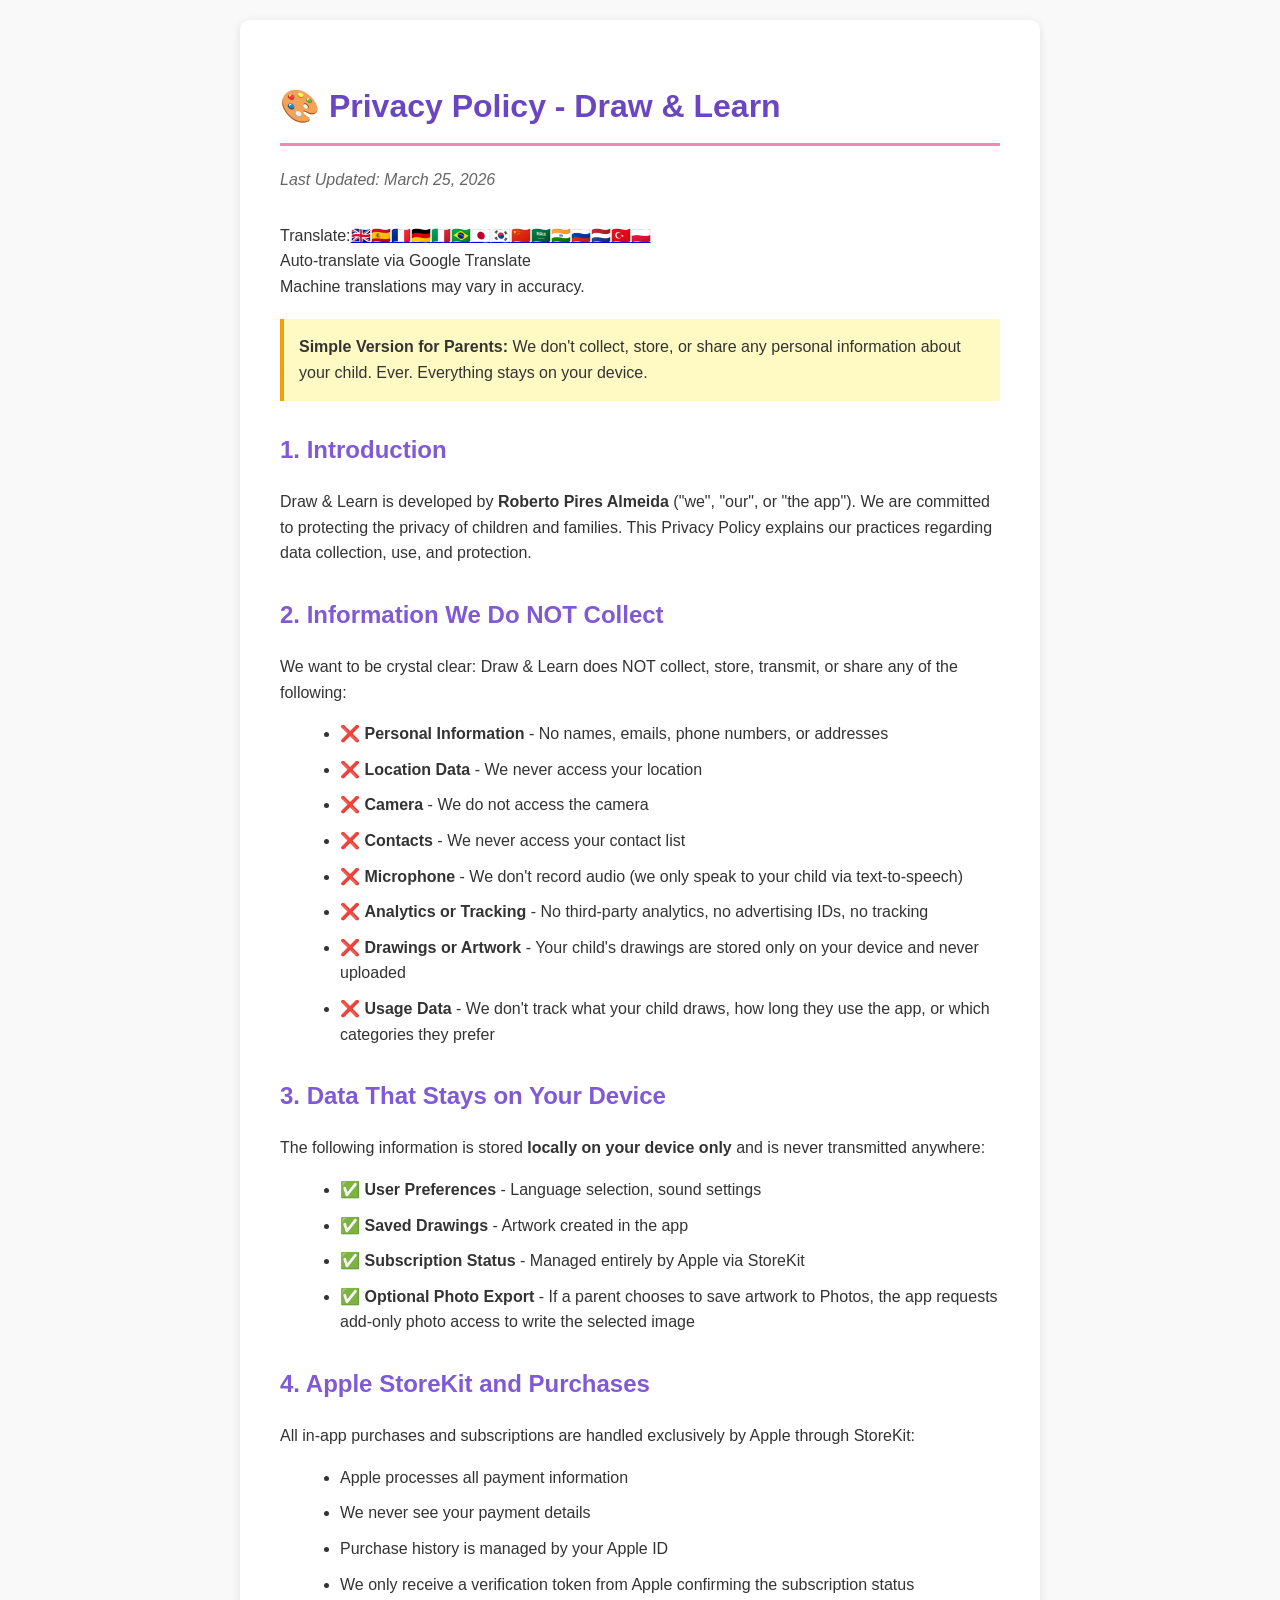
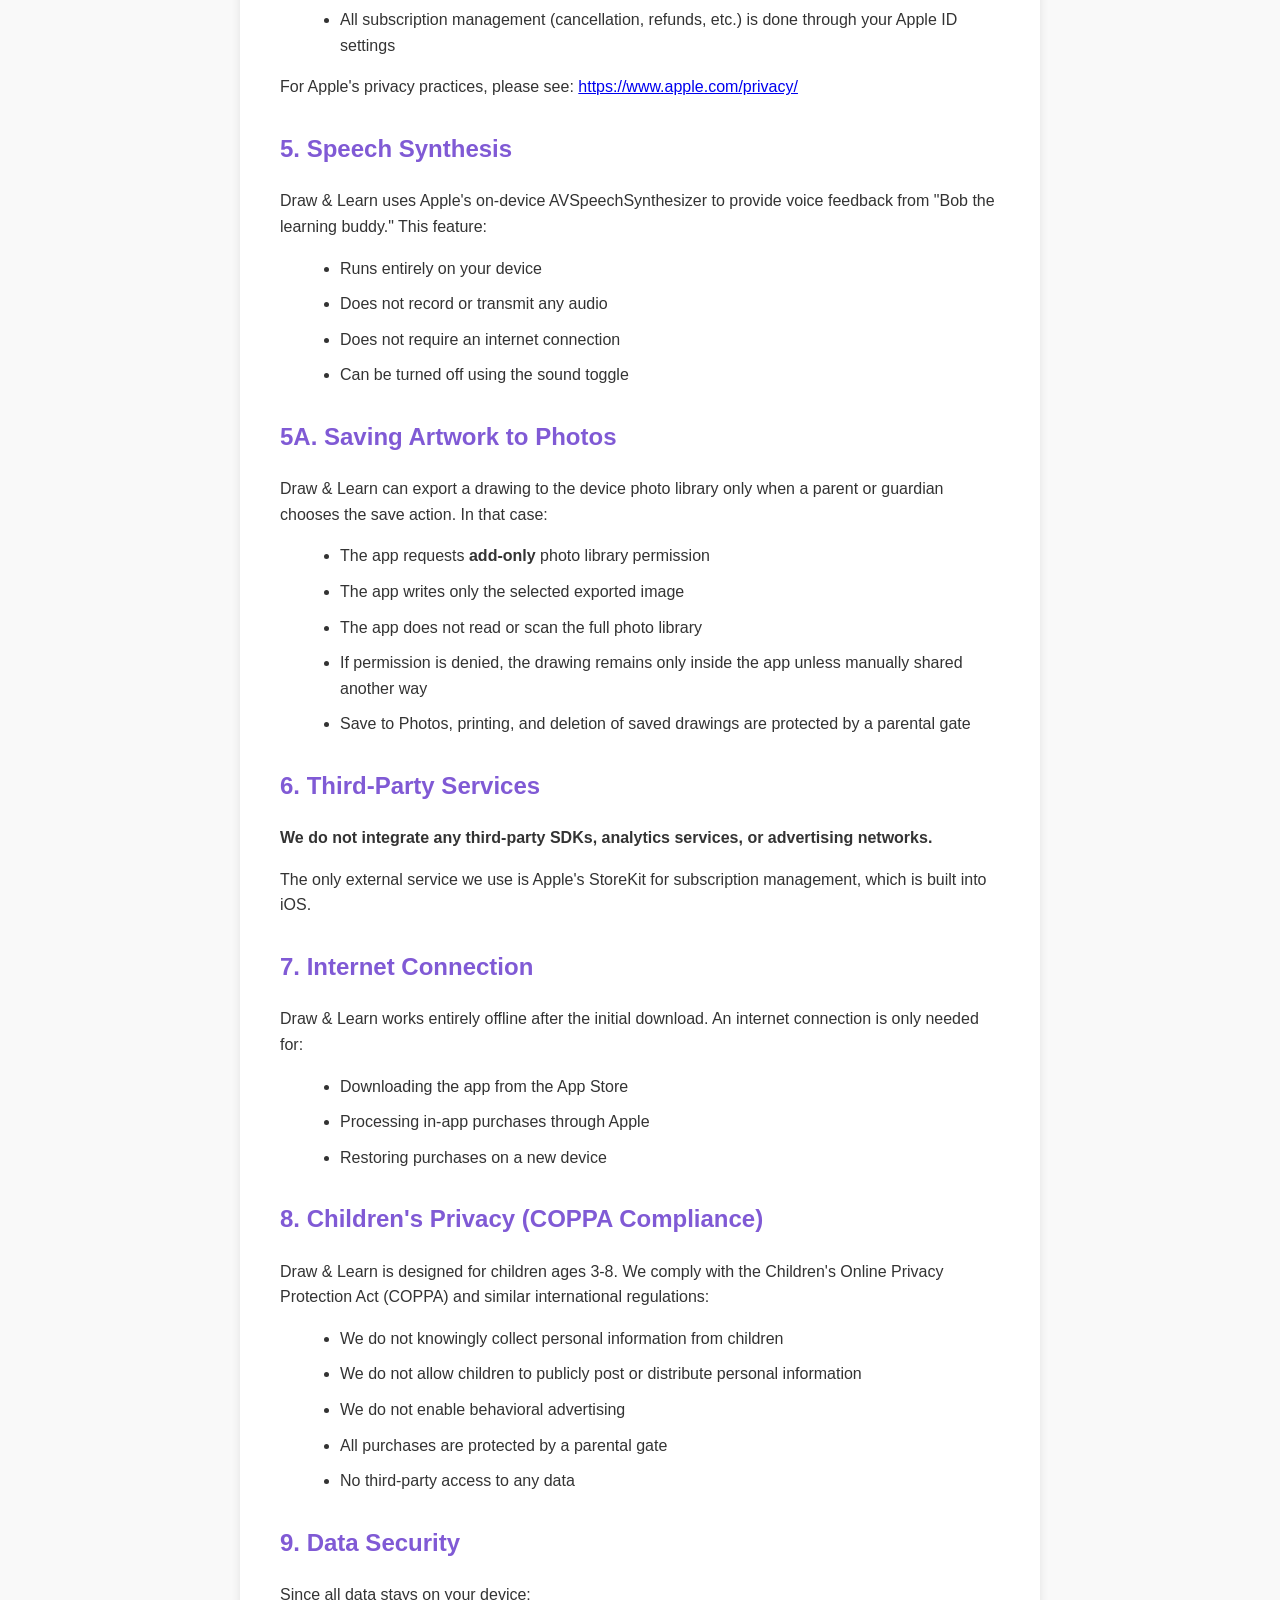
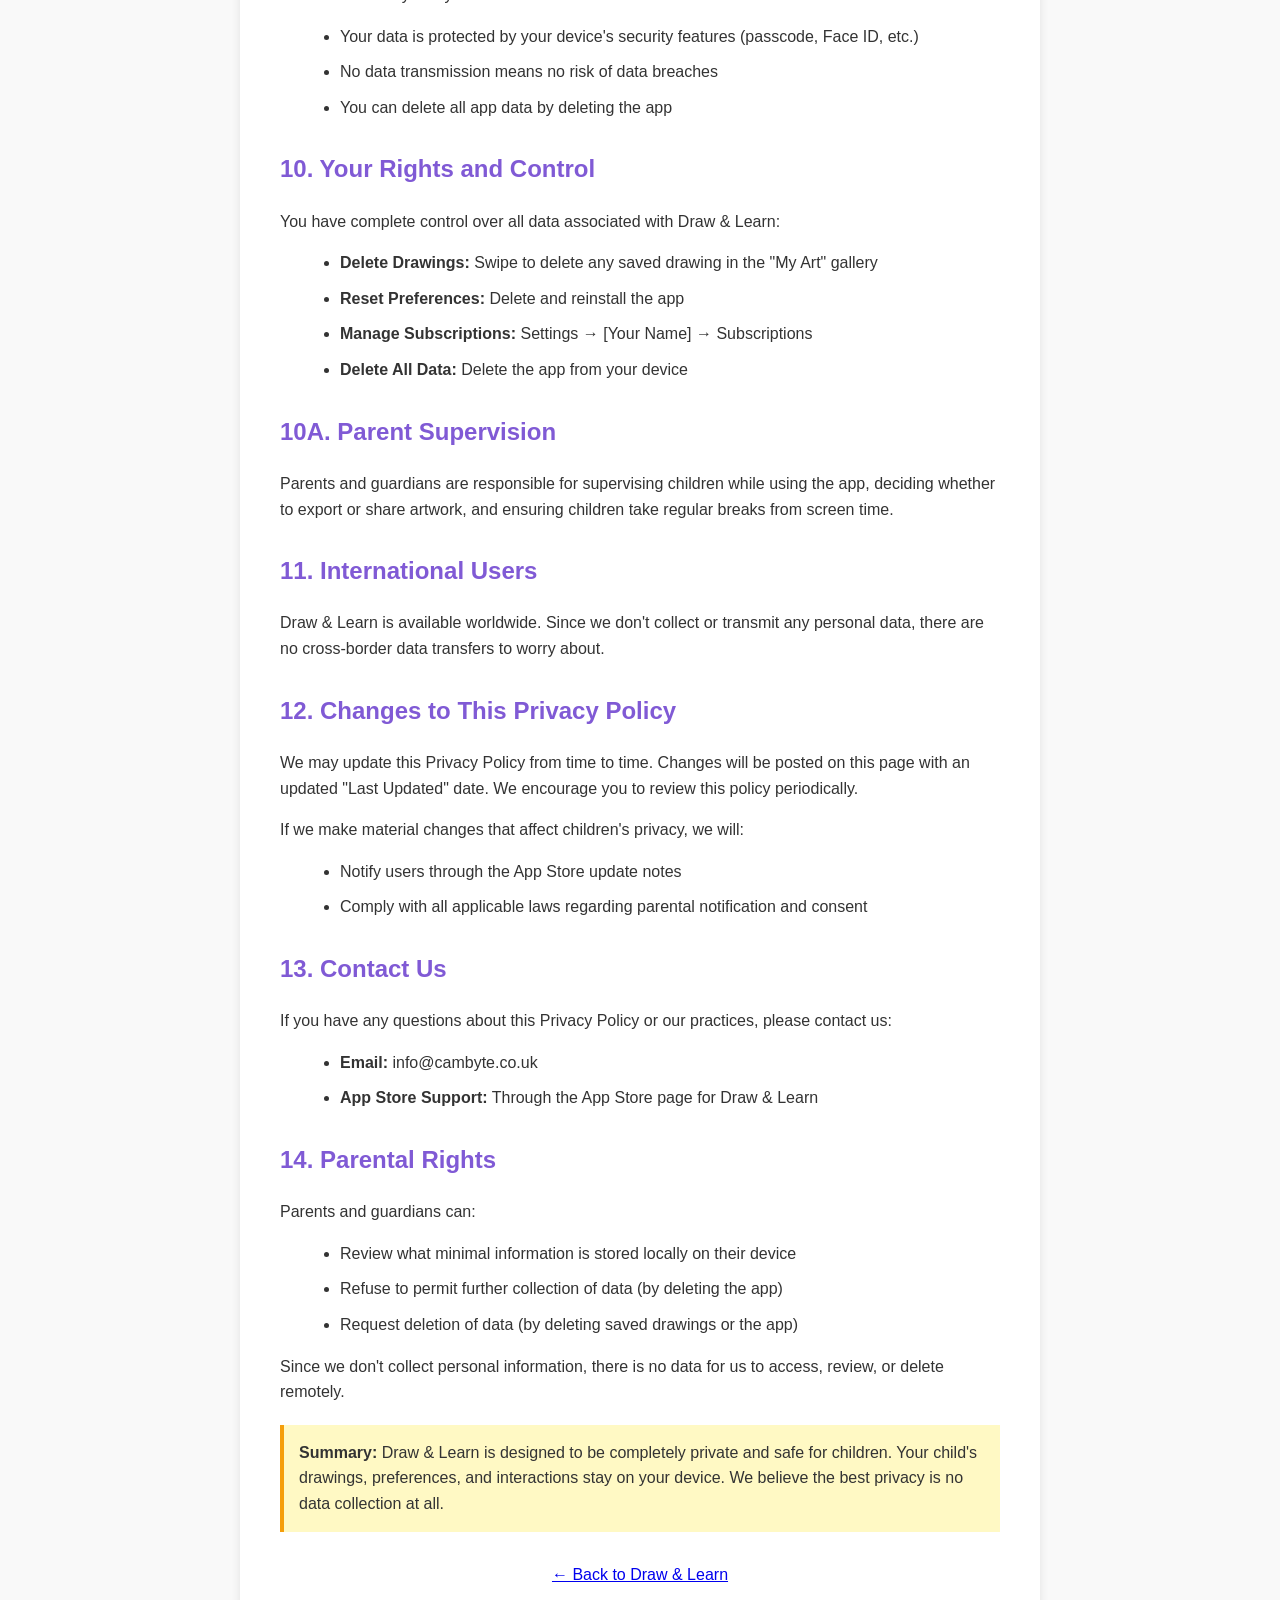
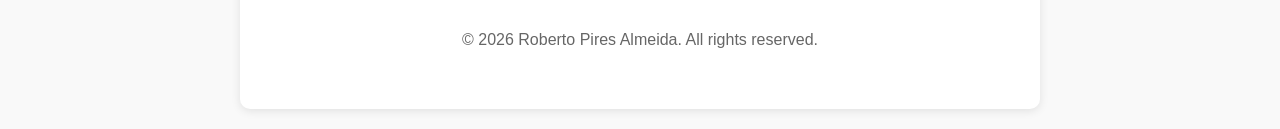
==== commit dbe8615c: "Add developer name Roberto Pires Almeida to privacy and terms pages" ====
--- a/privacy.html
+++ b/privacy.html
@@ -66,7 +66,7 @@
         </div>
 
         <h2>1. Introduction</h2>
-        <p>Draw &amp; Learn ("we", "our", or "the app") is committed to protecting the privacy of children and families. This Privacy Policy explains our practices regarding data collection, use, and protection.</p>
+        <p>Draw &amp; Learn is developed by <strong>Roberto Pires Almeida</strong> ("we", "our", or "the app"). We are committed to protecting the privacy of children and families. This Privacy Policy explains our practices regarding data collection, use, and protection.</p>
 
         <h2>2. Information We Do NOT Collect</h2>
         <p>We want to be crystal clear: Draw &amp; Learn does NOT collect, store, transmit, or share any of the following:</p>
@@ -196,7 +196,7 @@
         <p class="back"><a href="index.html">← Back to Draw &amp; Learn</a></p>
 
         <p style="margin-top: 40px; text-align: center; color: #666;">
-            © 2026 Draw &amp; Learn. All rights reserved.
+            © 2026 Roberto Pires Almeida. All rights reserved.
         </p>
     </div>
     <script src="./lang-switch.js"></script>
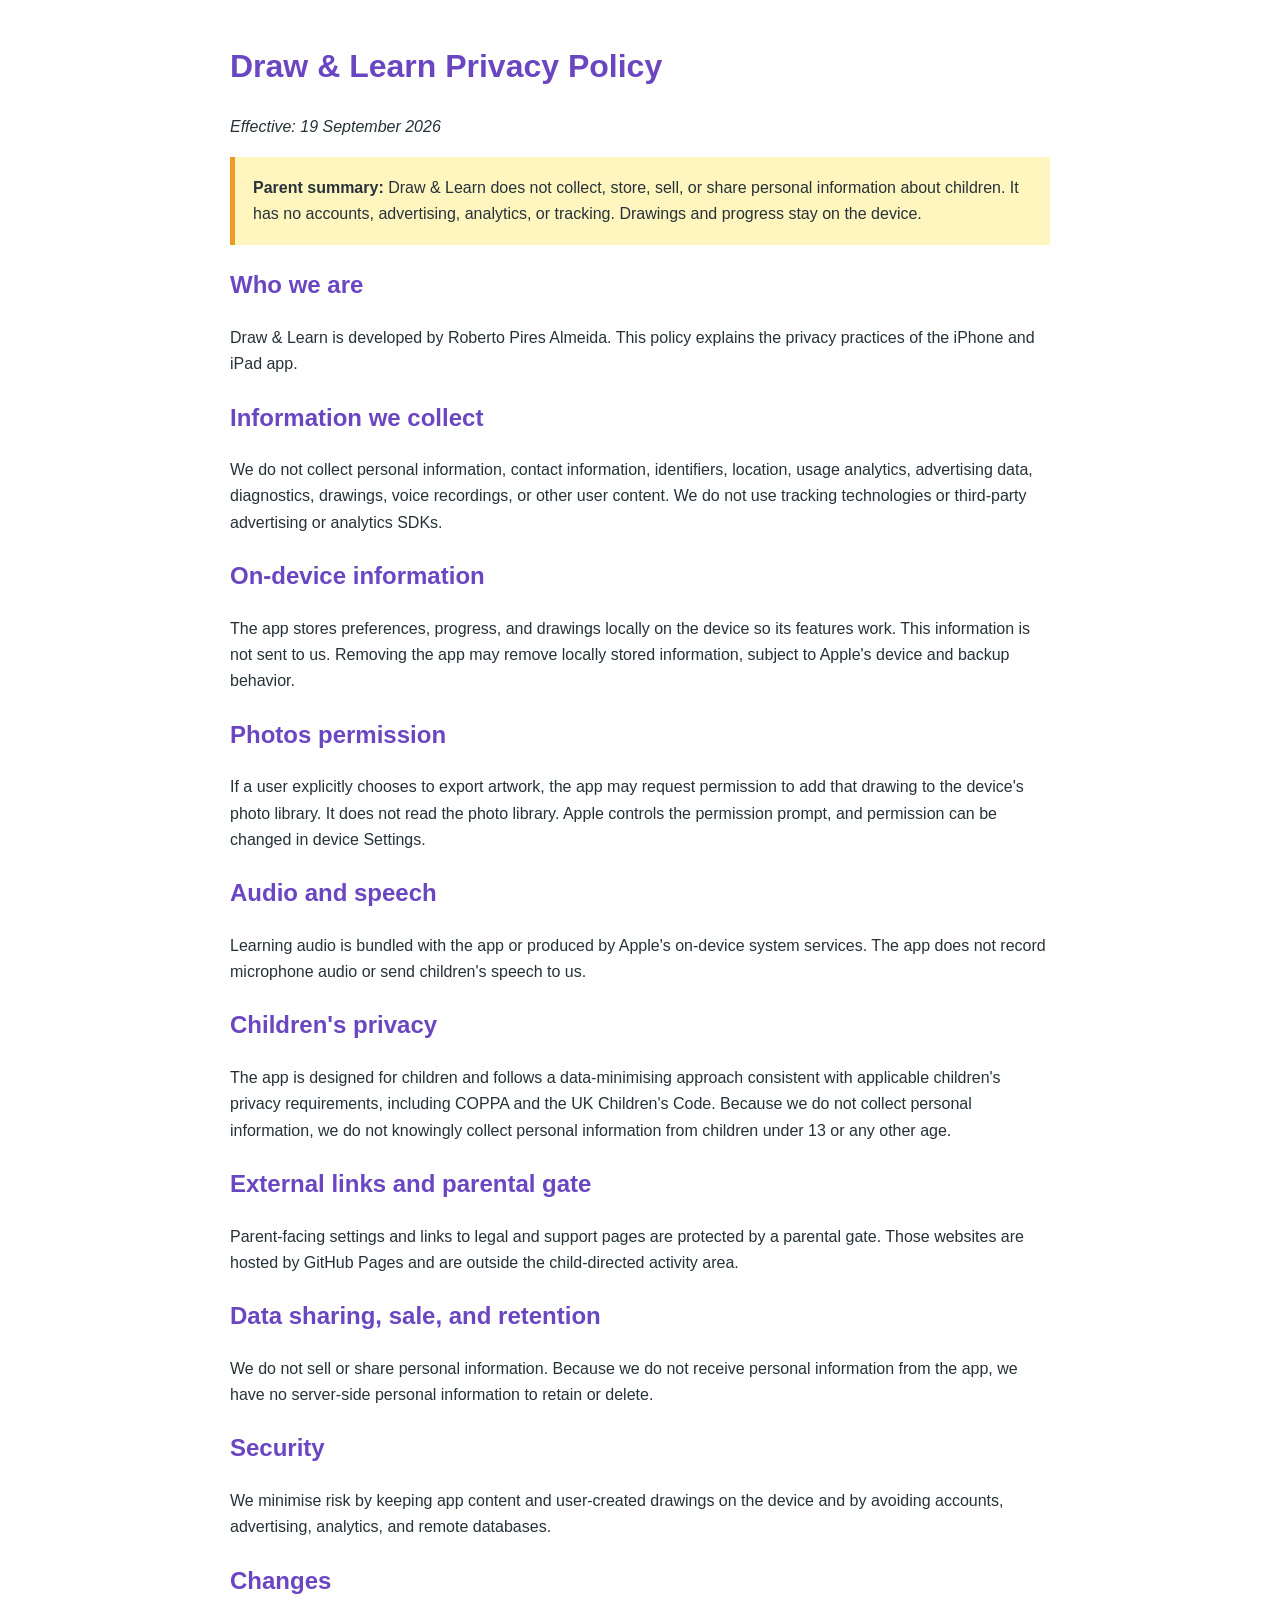
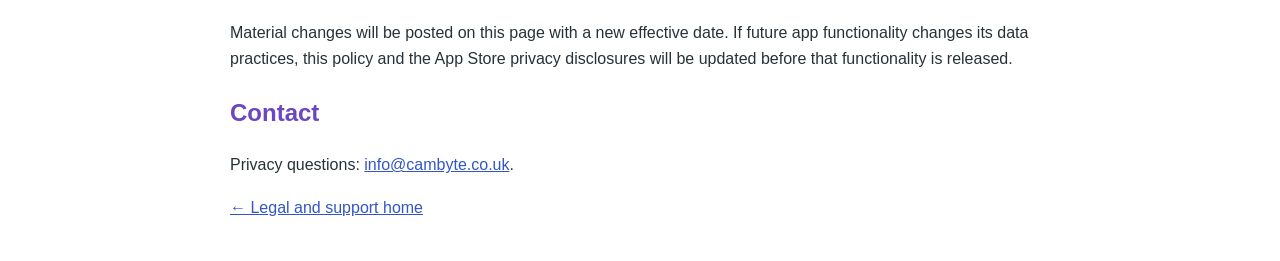
==== commit e48a3fb5: "Update legal pages for free release" ====
--- a/privacy.html
+++ b/privacy.html
@@ -1,204 +1,18 @@
-<!DOCTYPE html>
+<!doctype html>
 <html lang="en">
-<head>
-    <meta charset="UTF-8">
-    <meta name="viewport" content="width=device-width, initial-scale=1.0">
-    <title>Privacy Policy - Draw &amp; Learn</title>
-    <style>
-        body {
-            font-family: -apple-system, BlinkMacSystemFont, 'Segoe UI', Roboto, Oxygen, Ubuntu, Cantarell, sans-serif;
-            line-height: 1.6;
-            color: #333;
-            max-width: 800px;
-            margin: 0 auto;
-            padding: 20px;
-            background: #f9f9f9;
-        }
-        .container {
-            background: white;
-            padding: 40px;
-            border-radius: 10px;
-            box-shadow: 0 2px 10px rgba(0,0,0,0.1);
-        }
-        h1 {
-            color: #6B46C1;
-            border-bottom: 3px solid #F687B3;
-            padding-bottom: 10px;
-        }
-        h2 {
-            color: #805AD5;
-            margin-top: 30px;
-        }
-        .last-updated {
-            color: #666;
-            font-style: italic;
-            margin-bottom: 30px;
-        }
-        .highlight {
-            background-color: #FFF9C4;
-            padding: 15px;
-            border-left: 4px solid #F59E0B;
-            margin: 20px 0;
-        }
-        @import url("./lang-switch.css");
-        ul {
-            margin-left: 20px;
-        }
-        li {
-            margin-bottom: 10px;
-        }
-        .back {
-            text-align: center;
-            margin-top: 30px;
-        }
-    </style>
-</head>
-<body>
-    <div class="container">
-        <h1>🎨 Privacy Policy - Draw &amp; Learn</h1>
-        <p class="last-updated">Last Updated: March 25, 2026</p>
-        <div class="lang-switch" aria-label="Translate"></div>
-        <div class="lang-note">Auto-translate via Google Translate</div>
-        <div class="lang-disclaimer">Machine translations may vary in accuracy.</div>
-
-        <div class="highlight">
-            <strong>Simple Version for Parents:</strong> We don't collect, store, or share any personal information about your child. Ever. Everything stays on your device.
-        </div>
-
-        <h2>1. Introduction</h2>
-        <p>Draw &amp; Learn is developed by <strong>Roberto Pires Almeida</strong> ("we", "our", or "the app"). We are committed to protecting the privacy of children and families. This Privacy Policy explains our practices regarding data collection, use, and protection.</p>
-
-        <h2>2. Information We Do NOT Collect</h2>
-        <p>We want to be crystal clear: Draw &amp; Learn does NOT collect, store, transmit, or share any of the following:</p>
-        <ul>
-            <li>❌ <strong>Personal Information</strong> - No names, emails, phone numbers, or addresses</li>
-            <li>❌ <strong>Location Data</strong> - We never access your location</li>
-            <li>❌ <strong>Camera</strong> - We do not access the camera</li>
-            <li>❌ <strong>Contacts</strong> - We never access your contact list</li>
-            <li>❌ <strong>Microphone</strong> - We don't record audio (we only speak to your child via text-to-speech)</li>
-            <li>❌ <strong>Analytics or Tracking</strong> - No third-party analytics, no advertising IDs, no tracking</li>
-            <li>❌ <strong>Drawings or Artwork</strong> - Your child's drawings are stored only on your device and never uploaded</li>
-            <li>❌ <strong>Usage Data</strong> - We don't track what your child draws, how long they use the app, or which categories they prefer</li>
-        </ul>
-
-        <h2>3. Data That Stays on Your Device</h2>
-        <p>The following information is stored <strong>locally on your device only</strong> and is never transmitted anywhere:</p>
-        <ul>
-            <li>✅ <strong>User Preferences</strong> - Language selection, sound settings</li>
-            <li>✅ <strong>Saved Drawings</strong> - Artwork created in the app</li>
-            <li>✅ <strong>Subscription Status</strong> - Managed entirely by Apple via StoreKit</li>
-            <li>✅ <strong>Optional Photo Export</strong> - If a parent chooses to save artwork to Photos, the app requests add-only photo access to write the selected image</li>
-        </ul>
-
-        <h2>4. Apple StoreKit and Purchases</h2>
-        <p>All in-app purchases and subscriptions are handled exclusively by Apple through StoreKit:</p>
-        <ul>
-            <li>Apple processes all payment information</li>
-            <li>We never see your payment details</li>
-            <li>Purchase history is managed by your Apple ID</li>
-            <li>We only receive a verification token from Apple confirming the subscription status</li>
-            <li>All subscription management (cancellation, refunds, etc.) is done through your Apple ID settings</li>
-        </ul>
-        <p>For Apple's privacy practices, please see: <a href="https://www.apple.com/privacy/">https://www.apple.com/privacy/</a></p>
-
-        <h2>5. Speech Synthesis</h2>
-        <p>Draw &amp; Learn uses Apple's on-device AVSpeechSynthesizer to provide voice feedback from "Bob the learning buddy." This feature:</p>
-        <ul>
-            <li>Runs entirely on your device</li>
-            <li>Does not record or transmit any audio</li>
-            <li>Does not require an internet connection</li>
-            <li>Can be turned off using the sound toggle</li>
-        </ul>
-
-        <h2>5A. Saving Artwork to Photos</h2>
-        <p>Draw &amp; Learn can export a drawing to the device photo library only when a parent or guardian chooses the save action. In that case:</p>
-        <ul>
-            <li>The app requests <strong>add-only</strong> photo library permission</li>
-            <li>The app writes only the selected exported image</li>
-            <li>The app does not read or scan the full photo library</li>
-            <li>If permission is denied, the drawing remains only inside the app unless manually shared another way</li>
-            <li>Save to Photos, printing, and deletion of saved drawings are protected by a parental gate</li>
-        </ul>
-
-        <h2>6. Third-Party Services</h2>
-        <p><strong>We do not integrate any third-party SDKs, analytics services, or advertising networks.</strong></p>
-        <p>The only external service we use is Apple's StoreKit for subscription management, which is built into iOS.</p>
-
-        <h2>7. Internet Connection</h2>
-        <p>Draw &amp; Learn works entirely offline after the initial download. An internet connection is only needed for:</p>
-        <ul>
-            <li>Downloading the app from the App Store</li>
-            <li>Processing in-app purchases through Apple</li>
-            <li>Restoring purchases on a new device</li>
-        </ul>
-
-        <h2>8. Children's Privacy (COPPA Compliance)</h2>
-        <p>Draw &amp; Learn is designed for children ages 3-8. We comply with the Children's Online Privacy Protection Act (COPPA) and similar international regulations:</p>
-        <ul>
-            <li>We do not knowingly collect personal information from children</li>
-            <li>We do not allow children to publicly post or distribute personal information</li>
-            <li>We do not enable behavioral advertising</li>
-            <li>All purchases are protected by a parental gate</li>
-            <li>No third-party access to any data</li>
-        </ul>
-
-        <h2>9. Data Security</h2>
-        <p>Since all data stays on your device:</p>
-        <ul>
-            <li>Your data is protected by your device's security features (passcode, Face ID, etc.)</li>
-            <li>No data transmission means no risk of data breaches</li>
-            <li>You can delete all app data by deleting the app</li>
-        </ul>
-
-        <h2>10. Your Rights and Control</h2>
-        <p>You have complete control over all data associated with Draw &amp; Learn:</p>
-        <ul>
-            <li><strong>Delete Drawings:</strong> Swipe to delete any saved drawing in the "My Art" gallery</li>
-            <li><strong>Reset Preferences:</strong> Delete and reinstall the app</li>
-            <li><strong>Manage Subscriptions:</strong> Settings → [Your Name] → Subscriptions</li>
-            <li><strong>Delete All Data:</strong> Delete the app from your device</li>
-        </ul>
-
-        <h2>10A. Parent Supervision</h2>
-        <p>Parents and guardians are responsible for supervising children while using the app, deciding whether to export or share artwork, and ensuring children take regular breaks from screen time.</p>
-
-        <h2>11. International Users</h2>
-        <p>Draw &amp; Learn is available worldwide. Since we don't collect or transmit any personal data, there are no cross-border data transfers to worry about.</p>
-
-        <h2>12. Changes to This Privacy Policy</h2>
-        <p>We may update this Privacy Policy from time to time. Changes will be posted on this page with an updated "Last Updated" date. We encourage you to review this policy periodically.</p>
-        <p>If we make material changes that affect children's privacy, we will:</p>
-        <ul>
-            <li>Notify users through the App Store update notes</li>
-            <li>Comply with all applicable laws regarding parental notification and consent</li>
-        </ul>
-
-        <h2>13. Contact Us</h2>
-        <p>If you have any questions about this Privacy Policy or our practices, please contact us:</p>
-        <ul>
-            <li><strong>Email:</strong> info@cambyte.co.uk</li>
-            <li><strong>App Store Support:</strong> Through the App Store page for Draw &amp; Learn</li>
-        </ul>
-
-        <h2>14. Parental Rights</h2>
-        <p>Parents and guardians can:</p>
-        <ul>
-            <li>Review what minimal information is stored locally on their device</li>
-            <li>Refuse to permit further collection of data (by deleting the app)</li>
-            <li>Request deletion of data (by deleting saved drawings or the app)</li>
-        </ul>
-        <p>Since we don't collect personal information, there is no data for us to access, review, or delete remotely.</p>
-
-        <div class="highlight">
-            <strong>Summary:</strong> Draw &amp; Learn is designed to be completely private and safe for children. Your child's drawings, preferences, and interactions stay on your device. We believe the best privacy is no data collection at all.
-        </div>
-
-        <p class="back"><a href="index.html">← Back to Draw &amp; Learn</a></p>
-
-        <p style="margin-top: 40px; text-align: center; color: #666;">
-            © 2026 Roberto Pires Almeida. All rights reserved.
-        </p>
-    </div>
-    <script src="./lang-switch.js"></script>
-</body>
-</html>
+<head><meta charset="utf-8"><meta name="viewport" content="width=device-width,initial-scale=1"><title>Draw &amp; Learn Privacy Policy</title>
+<style>body{font-family:-apple-system,BlinkMacSystemFont,"Segoe UI",sans-serif;max-width:820px;margin:40px auto;padding:0 20px;color:#263238;line-height:1.65}h1,h2{color:#6b46c1}.notice{background:#fff5bf;border-left:5px solid #ed9b25;padding:18px}a{color:#3156c7}</style></head>
+<body><h1>Draw &amp; Learn Privacy Policy</h1><p><em>Effective: 19 September 2026</em></p>
+<p class="notice"><strong>Parent summary:</strong> Draw &amp; Learn does not collect, store, sell, or share personal information about children. It has no accounts, advertising, analytics, or tracking. Drawings and progress stay on the device.</p>
+<h2>Who we are</h2><p>Draw &amp; Learn is developed by Roberto Pires Almeida. This policy explains the privacy practices of the iPhone and iPad app.</p>
+<h2>Information we collect</h2><p>We do not collect personal information, contact information, identifiers, location, usage analytics, advertising data, diagnostics, drawings, voice recordings, or other user content. We do not use tracking technologies or third-party advertising or analytics SDKs.</p>
+<h2>On-device information</h2><p>The app stores preferences, progress, and drawings locally on the device so its features work. This information is not sent to us. Removing the app may remove locally stored information, subject to Apple's device and backup behavior.</p>
+<h2>Photos permission</h2><p>If a user explicitly chooses to export artwork, the app may request permission to add that drawing to the device's photo library. It does not read the photo library. Apple controls the permission prompt, and permission can be changed in device Settings.</p>
+<h2>Audio and speech</h2><p>Learning audio is bundled with the app or produced by Apple's on-device system services. The app does not record microphone audio or send children's speech to us.</p>
+<h2>Children's privacy</h2><p>The app is designed for children and follows a data-minimising approach consistent with applicable children's privacy requirements, including COPPA and the UK Children's Code. Because we do not collect personal information, we do not knowingly collect personal information from children under 13 or any other age.</p>
+<h2>External links and parental gate</h2><p>Parent-facing settings and links to legal and support pages are protected by a parental gate. Those websites are hosted by GitHub Pages and are outside the child-directed activity area.</p>
+<h2>Data sharing, sale, and retention</h2><p>We do not sell or share personal information. Because we do not receive personal information from the app, we have no server-side personal information to retain or delete.</p>
+<h2>Security</h2><p>We minimise risk by keeping app content and user-created drawings on the device and by avoiding accounts, advertising, analytics, and remote databases.</p>
+<h2>Changes</h2><p>Material changes will be posted on this page with a new effective date. If future app functionality changes its data practices, this policy and the App Store privacy disclosures will be updated before that functionality is released.</p>
+<h2>Contact</h2><p>Privacy questions: <a href="mailto:info@cambyte.co.uk">info@cambyte.co.uk</a>.</p>
+<p><a href="index.html">← Legal and support home</a></p></body></html>
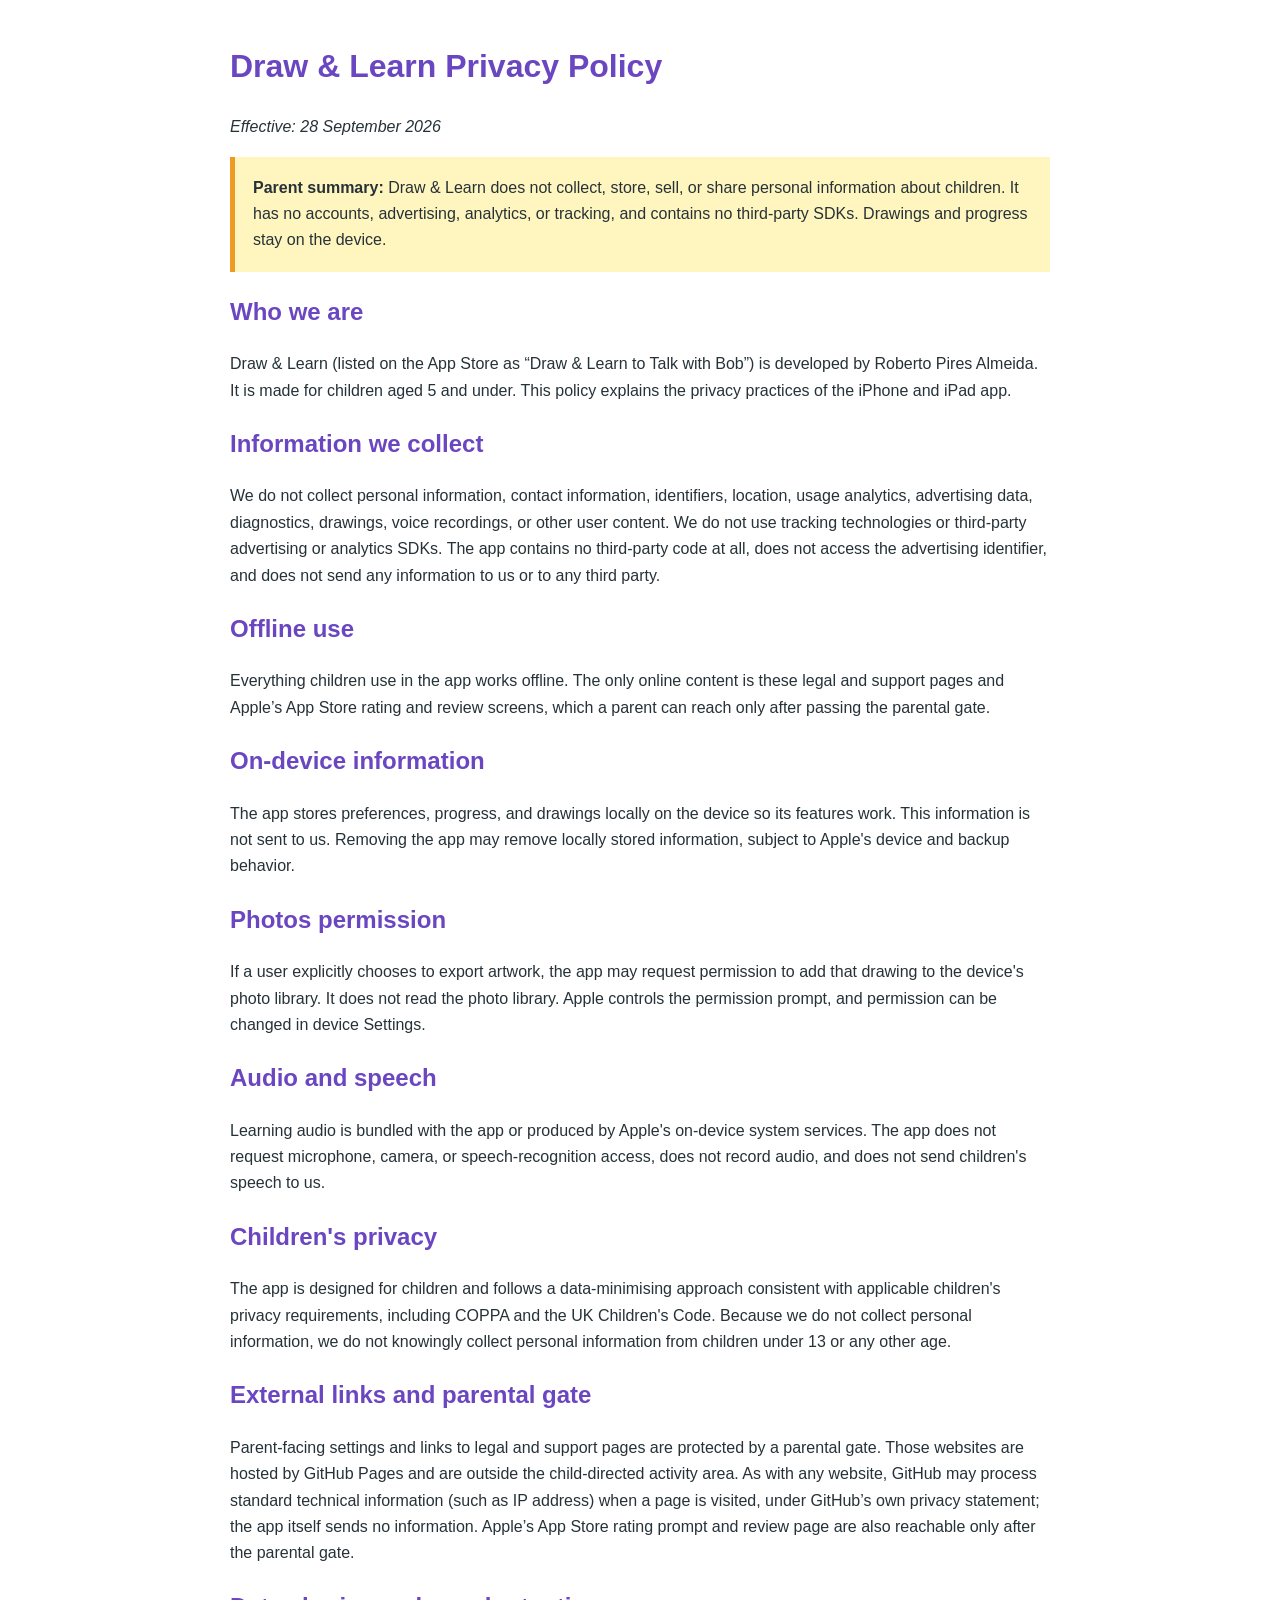
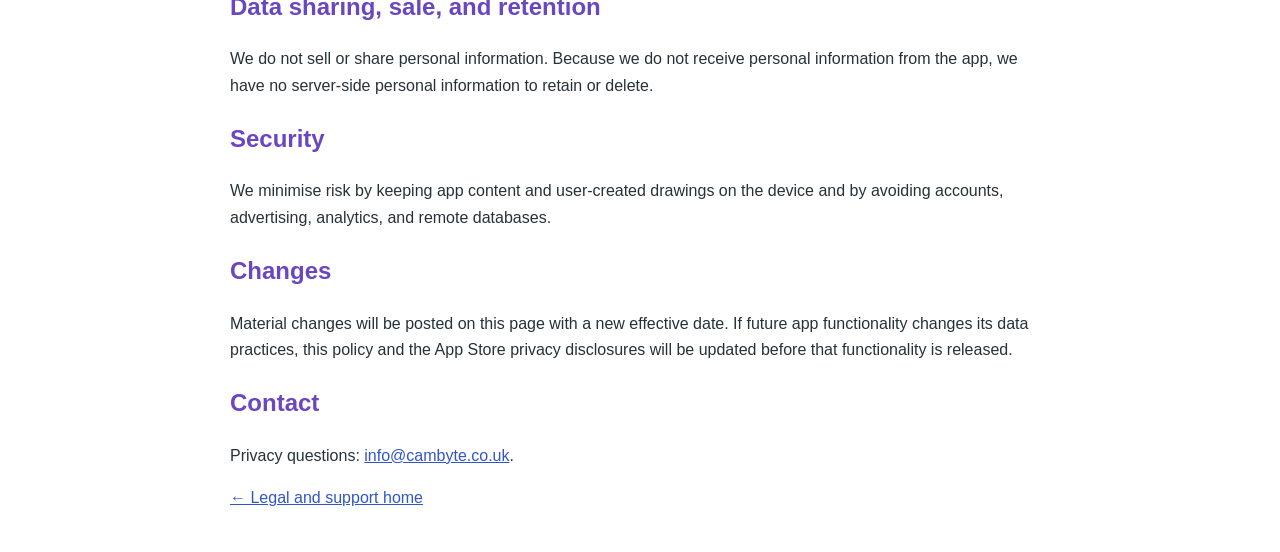
==== commit f503923e: "Align legal pages with v1.1 (Made for Kids, ages 5 and under) - Support: age range now matches the A" ====
--- a/privacy.html
+++ b/privacy.html
@@ -2,15 +2,16 @@
 <html lang="en">
 <head><meta charset="utf-8"><meta name="viewport" content="width=device-width,initial-scale=1"><title>Draw &amp; Learn Privacy Policy</title>
 <style>body{font-family:-apple-system,BlinkMacSystemFont,"Segoe UI",sans-serif;max-width:820px;margin:40px auto;padding:0 20px;color:#263238;line-height:1.65}h1,h2{color:#6b46c1}.notice{background:#fff5bf;border-left:5px solid #ed9b25;padding:18px}a{color:#3156c7}</style></head>
-<body><h1>Draw &amp; Learn Privacy Policy</h1><p><em>Effective: 19 September 2026</em></p>
-<p class="notice"><strong>Parent summary:</strong> Draw &amp; Learn does not collect, store, sell, or share personal information about children. It has no accounts, advertising, analytics, or tracking. Drawings and progress stay on the device.</p>
-<h2>Who we are</h2><p>Draw &amp; Learn is developed by Roberto Pires Almeida. This policy explains the privacy practices of the iPhone and iPad app.</p>
-<h2>Information we collect</h2><p>We do not collect personal information, contact information, identifiers, location, usage analytics, advertising data, diagnostics, drawings, voice recordings, or other user content. We do not use tracking technologies or third-party advertising or analytics SDKs.</p>
+<body><h1>Draw &amp; Learn Privacy Policy</h1><p><em>Effective: 28 September 2026</em></p>
+<p class="notice"><strong>Parent summary:</strong> Draw &amp; Learn does not collect, store, sell, or share personal information about children. It has no accounts, advertising, analytics, or tracking, and contains no third-party SDKs. Drawings and progress stay on the device.</p>
+<h2>Who we are</h2><p>Draw &amp; Learn (listed on the App Store as “Draw &amp; Learn to Talk with Bob”) is developed by Roberto Pires Almeida. It is made for children aged 5 and under. This policy explains the privacy practices of the iPhone and iPad app.</p>
+<h2>Information we collect</h2><p>We do not collect personal information, contact information, identifiers, location, usage analytics, advertising data, diagnostics, drawings, voice recordings, or other user content. We do not use tracking technologies or third-party advertising or analytics SDKs. The app contains no third-party code at all, does not access the advertising identifier, and does not send any information to us or to any third party.</p>
+<h2>Offline use</h2><p>Everything children use in the app works offline. The only online content is these legal and support pages and Apple’s App Store rating and review screens, which a parent can reach only after passing the parental gate.</p>
 <h2>On-device information</h2><p>The app stores preferences, progress, and drawings locally on the device so its features work. This information is not sent to us. Removing the app may remove locally stored information, subject to Apple's device and backup behavior.</p>
 <h2>Photos permission</h2><p>If a user explicitly chooses to export artwork, the app may request permission to add that drawing to the device's photo library. It does not read the photo library. Apple controls the permission prompt, and permission can be changed in device Settings.</p>
-<h2>Audio and speech</h2><p>Learning audio is bundled with the app or produced by Apple's on-device system services. The app does not record microphone audio or send children's speech to us.</p>
+<h2>Audio and speech</h2><p>Learning audio is bundled with the app or produced by Apple's on-device system services. The app does not request microphone, camera, or speech-recognition access, does not record audio, and does not send children's speech to us.</p>
 <h2>Children's privacy</h2><p>The app is designed for children and follows a data-minimising approach consistent with applicable children's privacy requirements, including COPPA and the UK Children's Code. Because we do not collect personal information, we do not knowingly collect personal information from children under 13 or any other age.</p>
-<h2>External links and parental gate</h2><p>Parent-facing settings and links to legal and support pages are protected by a parental gate. Those websites are hosted by GitHub Pages and are outside the child-directed activity area.</p>
+<h2>External links and parental gate</h2><p>Parent-facing settings and links to legal and support pages are protected by a parental gate. Those websites are hosted by GitHub Pages and are outside the child-directed activity area. As with any website, GitHub may process standard technical information (such as IP address) when a page is visited, under GitHub’s own privacy statement; the app itself sends no information. Apple’s App Store rating prompt and review page are also reachable only after the parental gate.</p>
 <h2>Data sharing, sale, and retention</h2><p>We do not sell or share personal information. Because we do not receive personal information from the app, we have no server-side personal information to retain or delete.</p>
 <h2>Security</h2><p>We minimise risk by keeping app content and user-created drawings on the device and by avoiding accounts, advertising, analytics, and remote databases.</p>
 <h2>Changes</h2><p>Material changes will be posted on this page with a new effective date. If future app functionality changes its data practices, this policy and the App Store privacy disclosures will be updated before that functionality is released.</p>
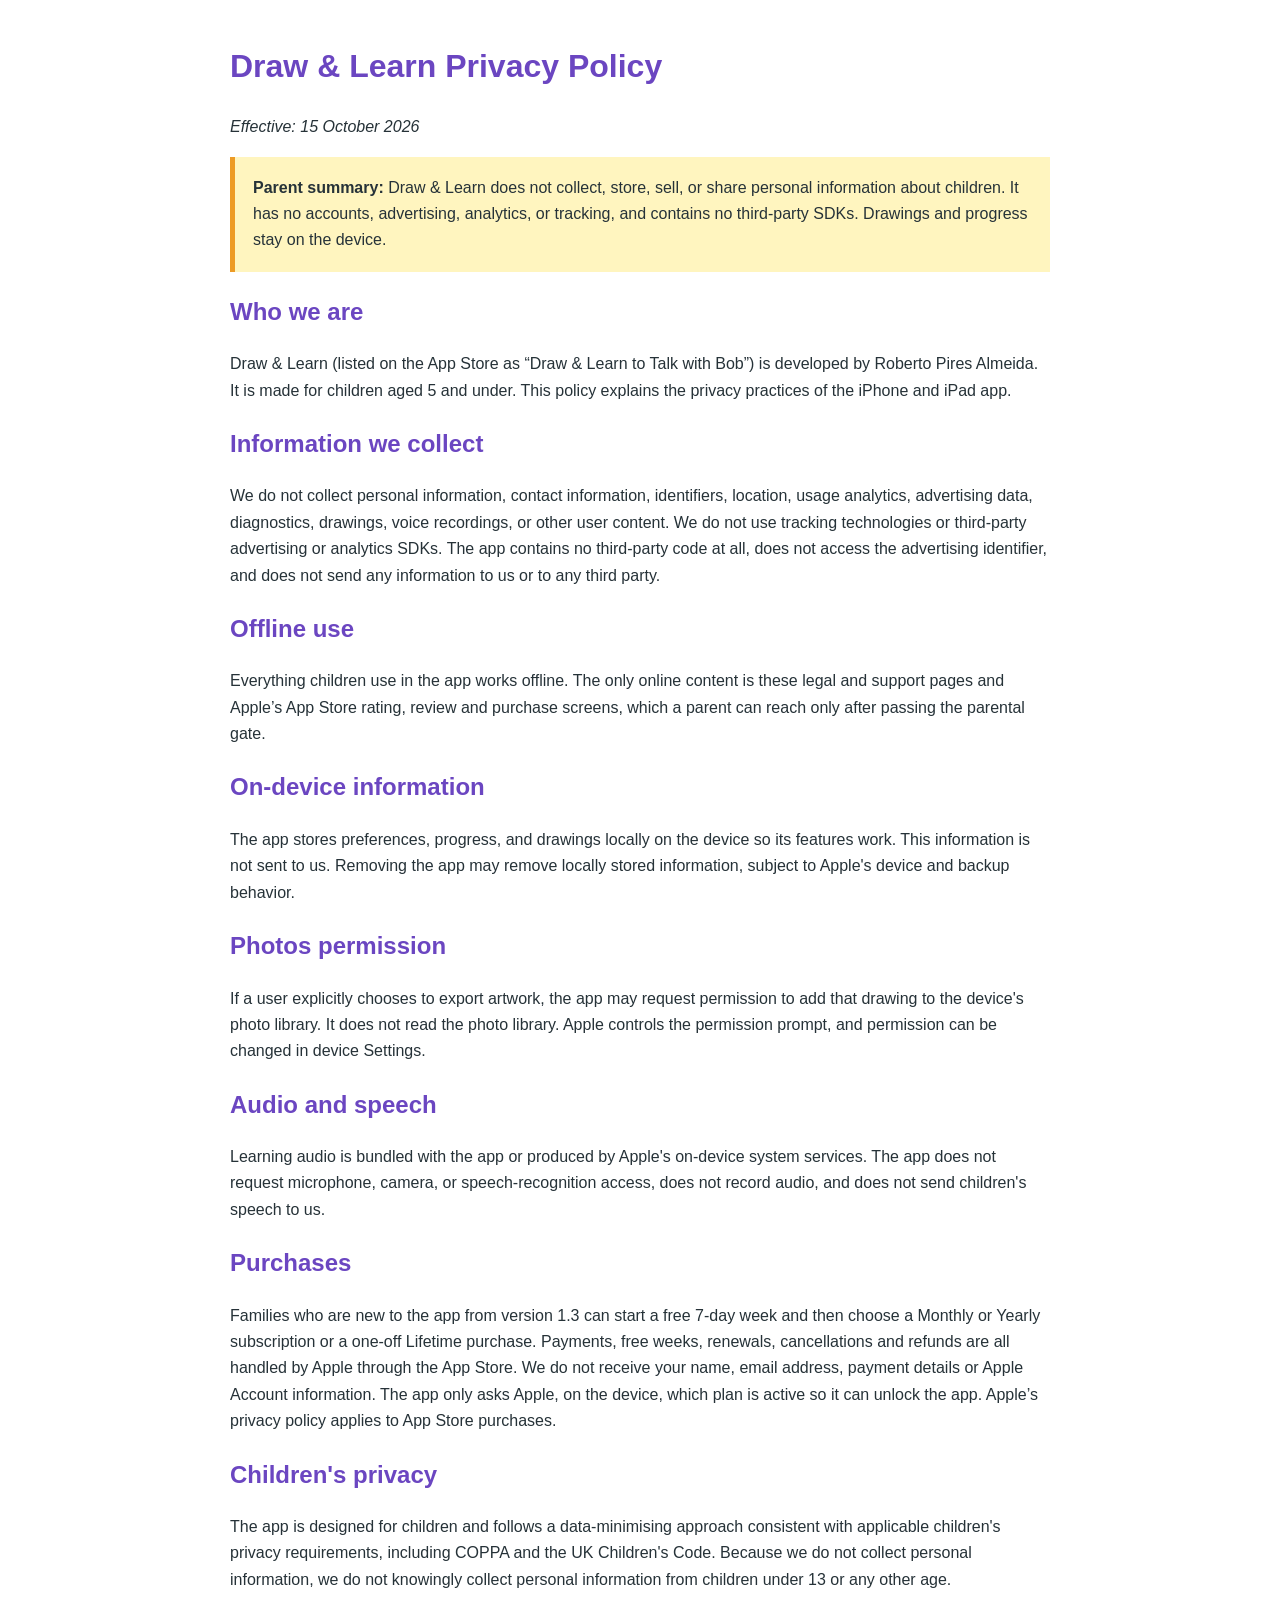
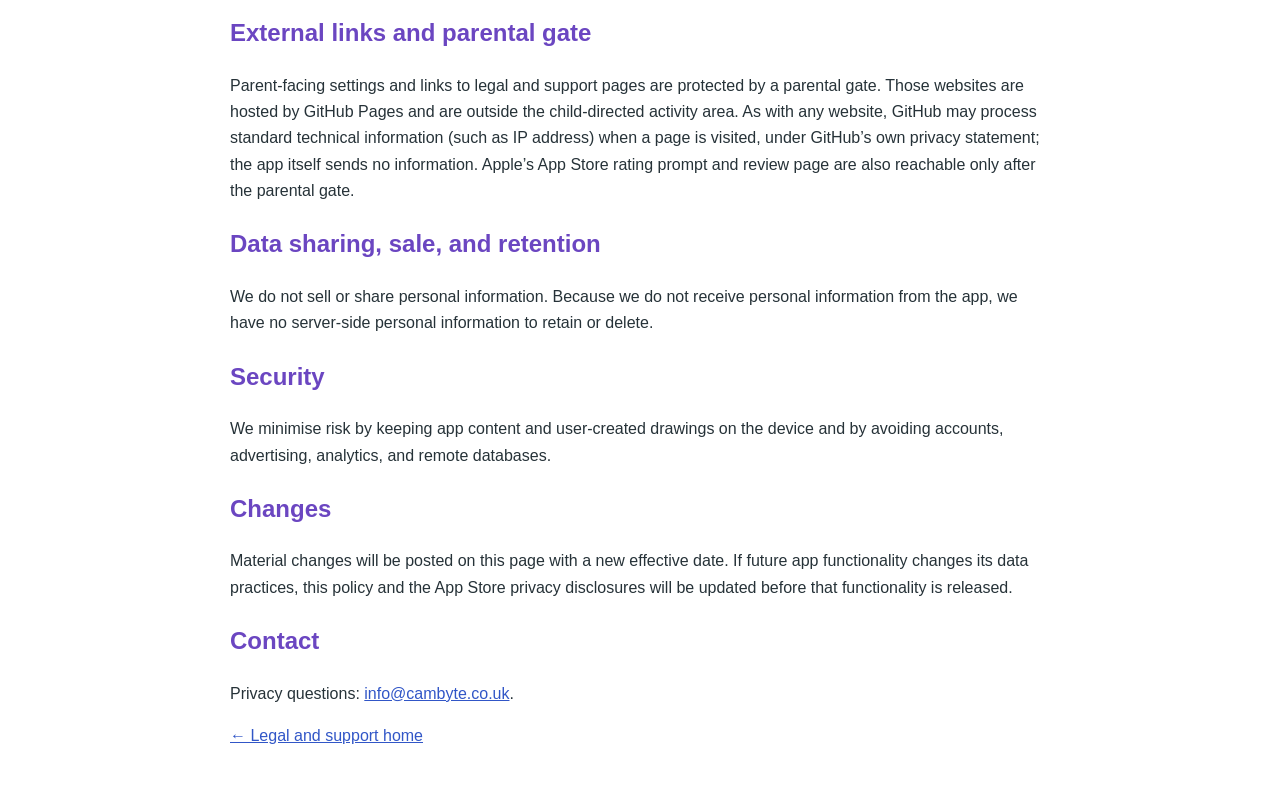
==== commit 9aea4c2d: "legal: 1.3 pricing — free 7-day week, Monthly/Yearly/Lifetime, early families free, purchases handle" ====
--- a/privacy.html
+++ b/privacy.html
@@ -2,14 +2,15 @@
 <html lang="en">
 <head><meta charset="utf-8"><meta name="viewport" content="width=device-width,initial-scale=1"><title>Draw &amp; Learn Privacy Policy</title>
 <style>body{font-family:-apple-system,BlinkMacSystemFont,"Segoe UI",sans-serif;max-width:820px;margin:40px auto;padding:0 20px;color:#263238;line-height:1.65}h1,h2{color:#6b46c1}.notice{background:#fff5bf;border-left:5px solid #ed9b25;padding:18px}a{color:#3156c7}</style></head>
-<body><h1>Draw &amp; Learn Privacy Policy</h1><p><em>Effective: 28 September 2026</em></p>
+<body><h1>Draw &amp; Learn Privacy Policy</h1><p><em>Effective: 15 October 2026</em></p>
 <p class="notice"><strong>Parent summary:</strong> Draw &amp; Learn does not collect, store, sell, or share personal information about children. It has no accounts, advertising, analytics, or tracking, and contains no third-party SDKs. Drawings and progress stay on the device.</p>
 <h2>Who we are</h2><p>Draw &amp; Learn (listed on the App Store as “Draw &amp; Learn to Talk with Bob”) is developed by Roberto Pires Almeida. It is made for children aged 5 and under. This policy explains the privacy practices of the iPhone and iPad app.</p>
 <h2>Information we collect</h2><p>We do not collect personal information, contact information, identifiers, location, usage analytics, advertising data, diagnostics, drawings, voice recordings, or other user content. We do not use tracking technologies or third-party advertising or analytics SDKs. The app contains no third-party code at all, does not access the advertising identifier, and does not send any information to us or to any third party.</p>
-<h2>Offline use</h2><p>Everything children use in the app works offline. The only online content is these legal and support pages and Apple’s App Store rating and review screens, which a parent can reach only after passing the parental gate.</p>
+<h2>Offline use</h2><p>Everything children use in the app works offline. The only online content is these legal and support pages and Apple’s App Store rating, review and purchase screens, which a parent can reach only after passing the parental gate.</p>
 <h2>On-device information</h2><p>The app stores preferences, progress, and drawings locally on the device so its features work. This information is not sent to us. Removing the app may remove locally stored information, subject to Apple's device and backup behavior.</p>
 <h2>Photos permission</h2><p>If a user explicitly chooses to export artwork, the app may request permission to add that drawing to the device's photo library. It does not read the photo library. Apple controls the permission prompt, and permission can be changed in device Settings.</p>
 <h2>Audio and speech</h2><p>Learning audio is bundled with the app or produced by Apple's on-device system services. The app does not request microphone, camera, or speech-recognition access, does not record audio, and does not send children's speech to us.</p>
+<h2>Purchases</h2><p>Families who are new to the app from version 1.3 can start a free 7-day week and then choose a Monthly or Yearly subscription or a one-off Lifetime purchase. Payments, free weeks, renewals, cancellations and refunds are all handled by Apple through the App Store. We do not receive your name, email address, payment details or Apple Account information. The app only asks Apple, on the device, which plan is active so it can unlock the app. Apple’s privacy policy applies to App Store purchases.</p>
 <h2>Children's privacy</h2><p>The app is designed for children and follows a data-minimising approach consistent with applicable children's privacy requirements, including COPPA and the UK Children's Code. Because we do not collect personal information, we do not knowingly collect personal information from children under 13 or any other age.</p>
 <h2>External links and parental gate</h2><p>Parent-facing settings and links to legal and support pages are protected by a parental gate. Those websites are hosted by GitHub Pages and are outside the child-directed activity area. As with any website, GitHub may process standard technical information (such as IP address) when a page is visited, under GitHub’s own privacy statement; the app itself sends no information. Apple’s App Store rating prompt and review page are also reachable only after the parental gate.</p>
 <h2>Data sharing, sale, and retention</h2><p>We do not sell or share personal information. Because we do not receive personal information from the app, we have no server-side personal information to retain or delete.</p>
